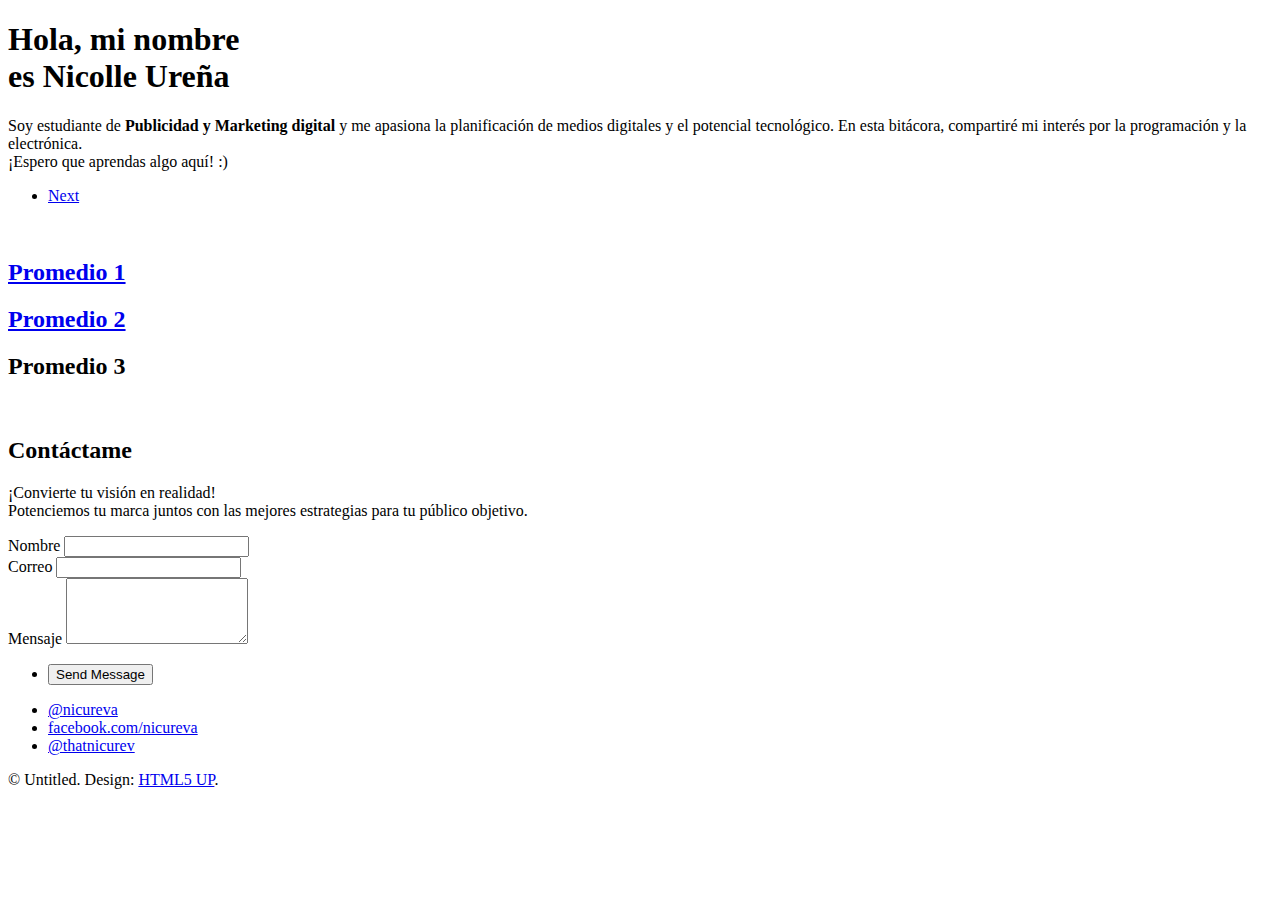
==== index.html @ a5159014 "Add files via upload" ====
<!DOCTYPE html>
<!--
	Ethereal by HTML5 UP
	html5up.net | @ajlkn
	Free for personal and commercial use under the CCA 3.0 license (html5up.net/license)
-->
<html>
  <head>
    <title>Blog - Nicureva</title>
    <meta charset="utf-8" />
    <meta
      name="viewport"
      content="width=device-width, initial-scale=1, user-scalable=no"
    />
    <link rel="stylesheet" href="assets/css/main.css" />
    <noscript
      ><link rel="stylesheet" href="assets/css/noscript.css"
    /></noscript>
  </head>
  <body class="is-preload">
    <!-- Page Wrapper -->
    <div id="page-wrapper">
      <!-- Wrapper -->
      <div id="wrapper">
        <!-- Panel (Banner) -->
        <section class="panel banner right">
          <div class="content color0 span-3-75">
            <h1 class="major">
              Hola, mi nombre<br />
              es Nicolle Ureña
            </h1>
            <p>
              Soy estudiante de
              <strong>Publicidad y Marketing digital</strong> y me apasiona la
              planificación de medios digitales y el potencial tecnológico. En
              esta bitácora, compartiré mi interés por la programación y la
              electrónica. <br />
              ¡Espero que aprendas algo aquí! :)
            </p>
            <ul class="actions">
              <li>
                <a
                  href="#first"
                  class="button primary color1 circle icon solid fa-angle-right"
                  >Next</a
                >
              </li>
            </ul>
          </div>
          <div class="image span-1-75" data-position="25% 25%">
            <img src="images/imagen-1.jpg" alt="" />
          </div>
        </section>

        <!-- Panel (Spotlight) -->
        <section class="panel spotlight medium right" id="first">
          <div class="content span-7">
            <h2 class="major"><a href="prom1.html">Promedio 1</a></h2>
            <h2 class="major"><a href="prom2.html">Promedio 2</a></h2>
            <h2 class="major">Promedio 3</h2>
          </div>
          <div class="image filtered tinted" data-position="top left">
            <img src="images/pic02.jpg" alt="" />
          </div>
        </section>
        <!-- Panel -->
        <section class="panel color4-alt">
          <div class="intro color4">
            <h2 class="major">Contáctame</h2>
            <p>
              ¡Convierte tu visión en realidad! <br/ > Potenciemos tu marca
              juntos con las mejores estrategias para tu público objetivo.
            </p>
          </div>
          <div class="inner columns divided">
            <div class="span-3-25">
              <form method="post" action="#">
                <div class="fields">
                  <div class="field half">
                    <label for="name">Nombre</label>
                    <input type="text" name="name" id="name" />
                  </div>
                  <div class="field half">
                    <label for="email">Correo</label>
                    <input type="email" name="email" id="email" />
                  </div>
                  <div class="field">
                    <label for="message">Mensaje</label>
                    <textarea name="message" id="message" rows="4"></textarea>
                  </div>
                </div>
                <ul class="actions">
                  <li>
                    <input
                      type="submit"
                      value="Send Message"
                      class="button primary"
                    />
                  </li>
                </ul>
              </form>
            </div>
            <div class="span-1-5">
              <ul class="contact-icons color1">
                <li class="icon brands fa-linkedin">
                  <a
                    href="https://www.linkedin.com/in/nicolle-ure%C3%B1a-v%C3%A1squez-542860181/"
                    >@nicureva</a
                  >
                </li>
                <li class="icon brands fa-facebook-f">
                  <a
                    href="https://www.facebook.com/profile.php?id=100091494841524"
                    >facebook.com/nicureva</a
                  >
                </li>
                <li class="icon brands fa-instagram">
                  <a href="https://www.instagram.com/thatnicurev/"
                    >@thatnicurev</a
                  >
                </li>
              </ul>
            </div>
          </div>
        </section>
        <!-- Copyright -->
        <div class="copyright">
          &copy; Untitled. Design: <a href="https://html5up.net">HTML5 UP</a>.
        </div>
      </div>
    </div>
    <!-- Scripts -->
    <script src="assets/js/jquery.min.js"></script>
    <script src="assets/js/browser.min.js"></script>
    <script src="assets/js/breakpoints.min.js"></script>
    <script src="assets/js/main.js"></script>
  </body>
</html>
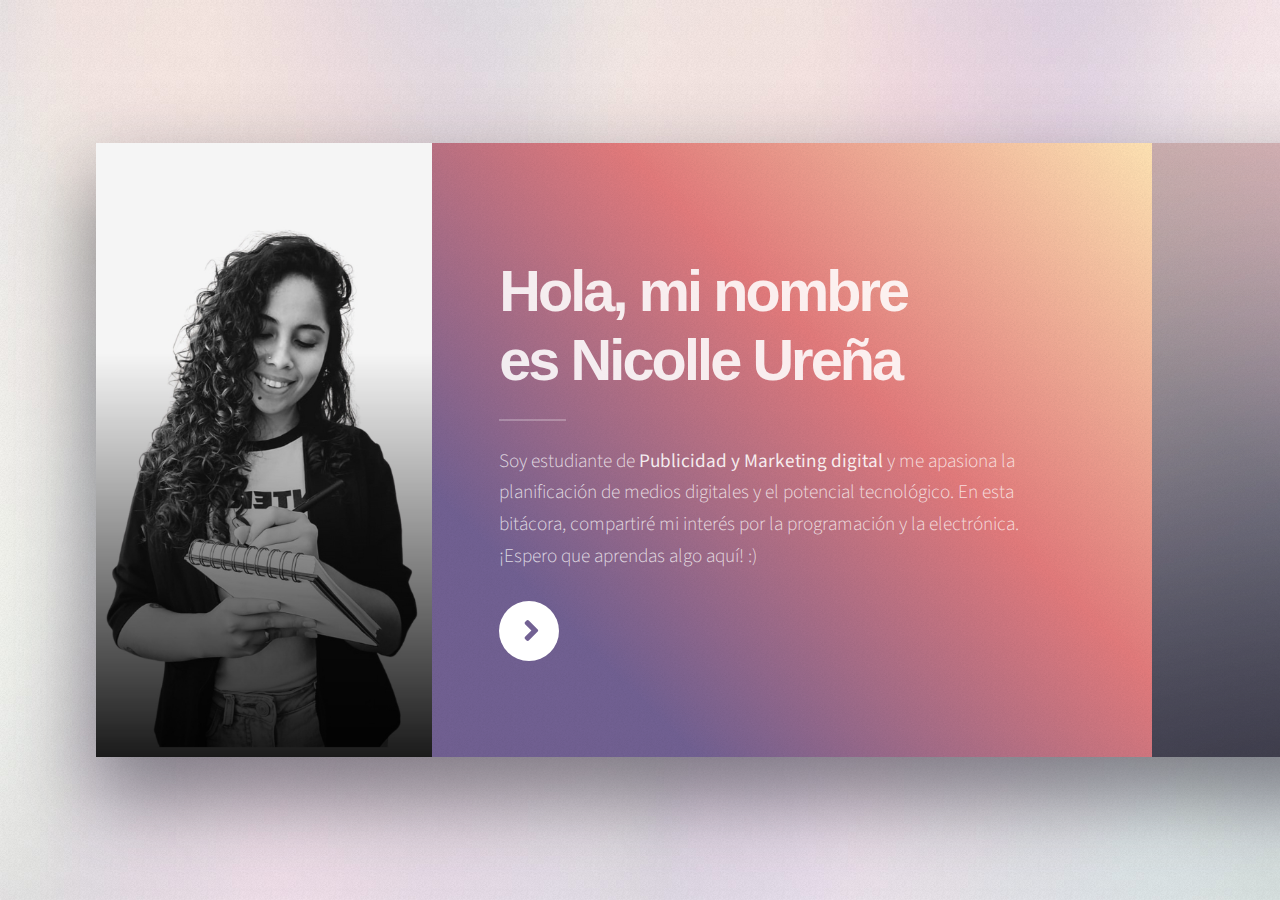
==== commit 941fc605: "Add files via upload" ====
--- a/index.html
+++ b/index.html
@@ -57,7 +57,8 @@
           <div class="content span-7">
             <h2 class="major"><a href="prom1.html">Promedio 1</a></h2>
             <h2 class="major"><a href="prom2.html">Promedio 2</a></h2>
-            <h2 class="major">Promedio 3</h2>
+            <h2 class="major"><a href="prom3.html">Promedio 3</a></h2>
+            <h2 class="major"><a href="proyectofinal.html">Proyecto final</a></h2>
           </div>
           <div class="image filtered tinted" data-position="top left">
             <img src="images/pic02.jpg" alt="" />
--- a/assets/css/main.css
+++ b/assets/css/main.css
@@ -0,0 +1,3689 @@
+@import url(fontawesome-all.min.css);
+@import url("https://fonts.googleapis.com/css?family=Source+Sans+Pro:300,400,300i,400i");
+
+/*
+	Ethereal by HTML5 UP
+	html5up.net | @ajlkn
+	Free for personal and commercial use under the CCA 3.0 license (html5up.net/license)
+*/
+
+html, body, div, span, applet, object,
+iframe, h1, h2, h3, h4, h5, h6, p, blockquote,
+pre, a, abbr, acronym, address, big, cite,
+code, del, dfn, em, img, ins, kbd, q, s, samp,
+small, strike, strong, sub, sup, tt, var, b,
+u, i, center, dl, dt, dd, ol, ul, li, fieldset,
+form, label, legend, table, caption, tbody,
+tfoot, thead, tr, th, td, article, aside,
+canvas, details, embed, figure, figcaption,
+footer, header, hgroup, menu, nav, output, ruby,
+section, summary, time, mark, audio, video {
+	margin: 0;
+	padding: 0;
+	border: 0;
+	font-size: 100%;
+	font: inherit;
+	vertical-align: baseline;}
+
+article, aside, details, figcaption, figure,
+footer, header, hgroup, menu, nav, section {
+	display: block;}
+
+body {
+	line-height: 1;
+}
+
+ol, ul {
+	list-style: none;
+}
+
+blockquote, q {
+	quotes: none;
+}
+
+	blockquote:before, blockquote:after, q:before, q:after {
+		content: '';
+		content: none;
+	}
+
+table {
+	border-collapse: collapse;
+	border-spacing: 0;
+}
+
+body {
+	-webkit-text-size-adjust: none;
+}
+
+mark {
+	background-color: transparent;
+	color: inherit;
+}
+
+input::-moz-focus-inner {
+	border: 0;
+	padding: 0;
+}
+
+input, select, textarea {
+	-moz-appearance: none;
+	-webkit-appearance: none;
+	-ms-appearance: none;
+	appearance: none;
+}
+
+/* Page */
+
+	@-moz-keyframes load-spinner {
+		0% {
+			-moz-transform: rotate(0deg);
+			-webkit-transform: rotate(0deg);
+			-ms-transform: rotate(0deg);
+			transform: rotate(0deg);
+		}
+
+		100% {
+			-moz-transform: rotate(360deg);
+			-webkit-transform: rotate(360deg);
+			-ms-transform: rotate(360deg);
+			transform: rotate(360deg);
+		}
+	}
+
+	@-webkit-keyframes load-spinner {
+		0% {
+			-moz-transform: rotate(0deg);
+			-webkit-transform: rotate(0deg);
+			-ms-transform: rotate(0deg);
+			transform: rotate(0deg);
+		}
+
+		100% {
+			-moz-transform: rotate(360deg);
+			-webkit-transform: rotate(360deg);
+			-ms-transform: rotate(360deg);
+			transform: rotate(360deg);
+		}
+	}
+
+	@-ms-keyframes load-spinner {
+		0% {
+			-moz-transform: rotate(0deg);
+			-webkit-transform: rotate(0deg);
+			-ms-transform: rotate(0deg);
+			transform: rotate(0deg);
+		}
+
+		100% {
+			-moz-transform: rotate(360deg);
+			-webkit-transform: rotate(360deg);
+			-ms-transform: rotate(360deg);
+			transform: rotate(360deg);
+		}
+	}
+
+	@keyframes load-spinner {
+		0% {
+			-moz-transform: rotate(0deg);
+			-webkit-transform: rotate(0deg);
+			-ms-transform: rotate(0deg);
+			transform: rotate(0deg);
+		}
+
+		100% {
+			-moz-transform: rotate(360deg);
+			-webkit-transform: rotate(360deg);
+			-ms-transform: rotate(360deg);
+			transform: rotate(360deg);
+		}
+	}
+
+	@-ms-viewport {
+		width: device-width;
+	}
+
+	html {
+		width: 100%;
+		height: 100%;
+	}
+
+	html {
+		box-sizing: border-box;
+	}
+
+	*, *:before, *:after {
+		box-sizing: inherit;
+	}
+
+	body {
+		display: -moz-flex;
+		display: -webkit-flex;
+		display: -ms-flex;
+		display: flex;
+		-moz-align-items: center;
+		-webkit-align-items: center;
+		-ms-align-items: center;
+		align-items: center;
+		-moz-justify-content: -moz-flex-start;
+		-webkit-justify-content: -webkit-flex-start;
+		-ms-justify-content: -ms-flex-start;
+		justify-content: flex-start;
+		-ms-overflow-style: scrollbar;
+		width: 100%;
+		height: 100%;
+		min-height: 30rem;
+		overflow: hidden;
+	}
+
+		body:before {
+			-moz-animation: load-spinner 1s infinite linear;
+			-webkit-animation: load-spinner 1s infinite linear;
+			-ms-animation: load-spinner 1s infinite linear;
+			animation: load-spinner 1s infinite linear;
+			-moz-transition: opacity 0.25s ease;
+			-webkit-transition: opacity 0.25s ease;
+			-ms-transition: opacity 0.25s ease;
+			transition: opacity 0.25s ease;
+			-moz-transition-delay: 0s;
+			-webkit-transition-delay: 0s;
+			-ms-transition-delay: 0s;
+			transition-delay: 0s;
+			pointer-events: none;
+			content: '';
+			display: block;
+			position: absolute;
+			top: 50%;
+			left: 50%;
+			width: 4rem;
+			height: 4rem;
+			margin: -2rem 0 0 -2rem;
+			background-image: url("data:image/svg+xml;charset=utf8,%3Csvg xmlns='http://www.w3.org/2000/svg' xmlns:xlink='http://www.w3.org/1999/xlink' width='96px' height='96px' viewBox='0 0 96 96' zoomAndPan='disable'%3E%3Cstyle%3Ecircle %7Bfill: transparent%3B stroke: %232e2b37%3B stroke-width: 1.5px%3B %7D%3C/style%3E%3Cdefs%3E%3CclipPath id='corner'%3E%3Cpolygon points='0,0 48,0 48,48 96,48 96,96 0,96' /%3E%3C/clipPath%3E%3C/defs%3E%3Cg clip-path='url(%23corner)'%3E%3Ccircle cx='48' cy='48' r='32'/%3E%3C/g%3E%3C/svg%3E");
+			background-position: center;
+			background-repeat: no-repeat;
+			background-size: 4rem;
+			opacity: 0;
+		}
+
+		body:after {
+			pointer-events: none;
+			content: '';
+			display: block;
+			position: fixed;
+			top: 0;
+			left: 0;
+			width: 100%;
+			height: 100%;
+			z-index: -1;
+			background-attachment: fixed;
+			background-color: #e1e6e1;
+			background-image: url("../../images/overlay.png"), url("../../images/bg.jpg");
+			background-repeat: repeat, repeat-x;
+			background-size: 128px 128px, cover;
+		}
+
+		body.is-preload *, body.is-preload *:before, body.is-preload *:after {
+			-moz-animation: none !important;
+			-webkit-animation: none !important;
+			-ms-animation: none !important;
+			animation: none !important;
+			-moz-transition: none !important;
+			-webkit-transition: none !important;
+			-ms-transition: none !important;
+			transition: none !important;
+		}
+
+		body.is-preload:before {
+			-moz-transition: opacity 1s ease;
+			-webkit-transition: opacity 1s ease;
+			-ms-transition: opacity 1s ease;
+			transition: opacity 1s ease;
+			-moz-transition-delay: 0.75s;
+			-webkit-transition-delay: 0.75s;
+			-ms-transition-delay: 0.75s;
+			transition-delay: 0.75s;
+			opacity: 0.25;
+		}
+
+	@media screen and (max-width: 736px) {
+
+		html {
+			height: auto;
+		}
+
+		body {
+			height: auto;
+			overflow-x: hidden;
+			overflow-y: auto;
+		}
+
+	}
+
+	@media screen and (max-width: 480px) {
+
+		html, body {
+			min-width: 320px;
+		}
+
+	}
+
+/* Typography */
+
+	html {
+		font-size: 18pt;
+		font-size: 1vmax;
+	}
+
+		@media screen and (max-width: 1680px) {
+
+			html {
+				font-size: 12pt;
+				font-size: 1.1vmax;
+			}
+
+		}
+
+		@media screen and (max-width: 1280px) {
+
+			html {
+				font-size: 11pt;
+				font-size: 1.5vmax;
+			}
+
+		}
+
+	body, input, select, textarea {
+		color: rgba(255, 255, 255, 0.75);
+		font-family: "Source Sans Pro", Helvetica, sans-serif;
+		font-size: 1rem;
+		font-weight: 300;
+		line-height: 1.65;
+	}
+
+	a {
+		-moz-transition: color 0.2s ease-in-out, border-bottom-color 0.2s ease-in-out;
+		-webkit-transition: color 0.2s ease-in-out, border-bottom-color 0.2s ease-in-out;
+		-ms-transition: color 0.2s ease-in-out, border-bottom-color 0.2s ease-in-out;
+		transition: color 0.2s ease-in-out, border-bottom-color 0.2s ease-in-out;
+		color: inherit;
+		border-bottom: dotted 1px;
+		text-decoration: none;
+	}
+
+		a:hover {
+			border-bottom-color: transparent;
+			color: #ffe4b4;
+		}
+
+	strong, b {
+		color: rgba(255, 255, 255, 0.875);
+		font-weight: 400;
+	}
+
+	em, i {
+		font-style: italic;
+	}
+
+	p {
+		margin: 0 0 1.5rem 0;
+	}
+
+		body.is-ie p {
+			width: 100%;
+		}
+
+	h1, h2, h3, h4, h5, h6 {
+		color: rgba(255, 255, 255, 0.875);
+		font-family: Arial, Helvetica, sans-serif;
+		font-weight: 700;
+		line-height: 1.3;
+		margin: 0 0 0.75rem 0;
+		letter-spacing: -0.05em;
+	}
+
+		h1 a, h2 a, h3 a, h4 a, h5 a, h6 a {
+			color: inherit;
+			text-decoration: none;
+		}
+
+	h1.major, h2.major, h3.major {
+		position: relative;
+	}
+
+		h1.major:after, h2.major:after, h3.major:after {
+			content: '';
+			position: absolute;
+			left: 0;
+			width: 3.5rem;
+			height: 0.1rem;
+			background-color: rgba(255, 255, 255, 0.25);
+		}
+
+	h1 {
+		font-size: 3rem;
+		line-height: 1.2;
+	}
+
+		h1.major {
+			margin: 0 0 2.625rem 0;
+		}
+
+			h1.major:after {
+				bottom: -1.325rem;
+			}
+
+	h2 {
+		font-size: 1.75rem;
+		line-height: 1.2;
+	}
+
+		h2.major {
+			margin: 0 0 1.9875rem 0;
+		}
+
+			h2.major:after {
+				bottom: -1.2rem;
+			}
+
+	h3 {
+		font-size: 1.325rem;
+	}
+
+		h3.major {
+			margin: 0 0 1.875rem 0;
+		}
+
+			h3.major:after {
+				bottom: -0.75rem;
+			}
+
+	h4 {
+		font-size: 1rem;
+	}
+
+	h5 {
+		font-size: 0.9rem;
+	}
+
+	h6 {
+		font-size: 0.7rem;
+	}
+
+	sub {
+		font-size: 0.8rem;
+		position: relative;
+		top: 0.5rem;
+	}
+
+	sup {
+		font-size: 0.8rem;
+		position: relative;
+		top: -0.5rem;
+	}
+
+	blockquote {
+		border-left: solid 0.25rem rgba(255, 255, 255, 0.25);
+		font-style: italic;
+		margin: 0 0 1.5rem 0;
+		padding: 0.375rem 0 0.375rem 1.5rem;
+	}
+
+	code {
+		background: rgba(255, 255, 255, 0.075);
+		border-radius: 0.25rem;
+		font-family: "Courier New", monospace;
+		font-size: 0.8rem;
+		margin: 0 0.25rem;
+		padding: 0.25rem 0.65rem;
+	}
+
+	pre {
+		-webkit-overflow-scrolling: touch;
+		font-family: "Courier New", monospace;
+		font-size: 0.8rem;
+		margin: 0 0 1.5rem 0;
+		white-space: pre-wrap;
+	}
+
+		pre code {
+			display: block;
+			line-height: 1.625;
+			padding: 1rem 1.5rem;
+			overflow-x: auto;
+			margin: 0;
+		}
+
+	hr {
+		border: 0;
+		border-bottom: solid 2px rgba(255, 255, 255, 0.25);
+		margin: 1.875rem 0;
+	}
+
+	.align-left {
+		text-align: left;
+	}
+
+	.align-center {
+		text-align: center;
+	}
+
+	.align-right {
+		text-align: right;
+	}
+
+	@media screen and (max-width: 736px) {
+
+		html {
+			font-size: 12pt;
+		}
+
+		h1 {
+			font-size: 2.25rem;
+			line-height: 1.2;
+		}
+
+			h1.major {
+				margin: 0 0 2.625rem 0;
+			}
+
+				h1.major:after {
+					bottom: -1.325rem;
+				}
+
+		h2 {
+			font-size: 1.5rem;
+			line-height: 1.2;
+		}
+
+			h2.major {
+				margin: 0 0 1.9875rem 0;
+			}
+
+				h2.major:after {
+					bottom: -1.2rem;
+				}
+
+		h3 {
+			font-size: 1rem;
+		}
+
+			h3.major {
+				margin: 0 0 1.875rem 0;
+			}
+
+				h3.major:after {
+					bottom: -0.75rem;
+				}
+
+		h4 {
+			font-size: 1rem;
+		}
+
+		h5 {
+			font-size: 0.9rem;
+		}
+
+		h6 {
+			font-size: 0.7rem;
+		}
+
+		h1 br, h2 br, h3 br, h4 br, h5 br, h6 br {
+			display: none;
+		}
+
+	}
+
+	@media screen and (max-width: 360px) {
+
+		html {
+			font-size: 11pt;
+		}
+
+	}
+
+/* Form */
+
+	form {
+		margin: 0 0 1.5rem 0;
+	}
+
+		form > :last-child {
+			margin-bottom: 0;
+		}
+
+		form > .fields {
+			display: -moz-flex;
+			display: -webkit-flex;
+			display: -ms-flex;
+			display: flex;
+			-moz-flex-wrap: wrap;
+			-webkit-flex-wrap: wrap;
+			-ms-flex-wrap: wrap;
+			flex-wrap: wrap;
+			width: calc(100% + 3rem);
+			margin: -1.5rem 0 1.5rem -1.5rem;
+		}
+
+			form > .fields > .field {
+				-moz-flex-grow: 0;
+				-webkit-flex-grow: 0;
+				-ms-flex-grow: 0;
+				flex-grow: 0;
+				-moz-flex-shrink: 0;
+				-webkit-flex-shrink: 0;
+				-ms-flex-shrink: 0;
+				flex-shrink: 0;
+				padding: 1.5rem 0 0 1.5rem;
+				width: calc(100% - 1.5rem);
+			}
+
+				form > .fields > .field.half {
+					width: calc(50% - 0.75rem);
+				}
+
+				form > .fields > .field.third {
+					width: calc(100%/3 - 0.5rem);
+				}
+
+				form > .fields > .field.quarter {
+					width: calc(25% - 0.375rem);
+				}
+
+		@media screen and (max-width: 736px) {
+
+			form > .fields {
+				width: calc(100% + 2.25rem);
+				margin: -1.125rem 0 1.5rem -1.125rem;
+			}
+
+				form > .fields > .field {
+					padding: 1.125rem 0 0 1.125rem;
+					width: calc(100% - 1.125rem);
+				}
+
+					form > .fields > .field.half {
+						width: calc(100% - 1.125rem);
+					}
+
+					form > .fields > .field.third {
+						width: calc(100% - 1.125rem);
+					}
+
+					form > .fields > .field.quarter {
+						width: calc(100% - 1.125rem);
+					}
+
+		}
+
+	label {
+		color: rgba(255, 255, 255, 0.875);
+		display: block;
+		font-family: Arial, Helvetica, sans-serif;
+		font-size: 0.8rem;
+		font-weight: 700;
+		margin: 0 0 0.4875rem 0;
+	}
+
+	input[type="text"],
+	input[type="password"],
+	input[type="email"],
+	input[type="tel"],
+	select,
+	textarea {
+		-moz-appearance: none;
+		-webkit-appearance: none;
+		-ms-appearance: none;
+		appearance: none;
+		background: transparent;
+		border: solid 2px rgba(255, 255, 255, 0.25);
+		border-radius: 0.25rem;
+		color: inherit;
+		display: block;
+		outline: 0;
+		padding: 0 0.75rem;
+		text-decoration: none;
+		width: 100%;
+	}
+
+		input[type="text"]:invalid,
+		input[type="password"]:invalid,
+		input[type="email"]:invalid,
+		input[type="tel"]:invalid,
+		select:invalid,
+		textarea:invalid {
+			box-shadow: none;
+		}
+
+		input[type="text"]:focus,
+		input[type="password"]:focus,
+		input[type="email"]:focus,
+		input[type="tel"]:focus,
+		select:focus,
+		textarea:focus {
+			border-color: #ffe4b4;
+		}
+
+	option {
+		background-color: rgba(255, 255, 255, 0.875);
+		color: #2e2b37;
+	}
+
+	select {
+		background-image: url("data:image/svg+xml;charset=utf8,%3Csvg xmlns='http://www.w3.org/2000/svg' width='40' height='40' preserveAspectRatio='none' viewBox='0 0 40 40'%3E%3Cpath d='M9.4,12.3l10.4,10.4l10.4-10.4c0.2-0.2,0.5-0.4,0.9-0.4c0.3,0,0.6,0.1,0.9,0.4l3.3,3.3c0.2,0.2,0.4,0.5,0.4,0.9 c0,0.4-0.1,0.6-0.4,0.9L20.7,31.9c-0.2,0.2-0.5,0.4-0.9,0.4c-0.3,0-0.6-0.1-0.9-0.4L4.3,17.3c-0.2-0.2-0.4-0.5-0.4-0.9 c0-0.4,0.1-0.6,0.4-0.9l3.3-3.3c0.2-0.2,0.5-0.4,0.9-0.4S9.1,12.1,9.4,12.3z' fill='rgba(255, 255, 255, 0.25)' /%3E%3C/svg%3E");
+		background-size: 1.25rem;
+		background-repeat: no-repeat;
+		background-position: calc(100% - 1rem) center;
+		height: 2.5rem;
+		padding-right: 2.5rem;
+		text-overflow: ellipsis;
+	}
+
+		select option {
+			color: rgba(255, 255, 255, 0.875);
+			background: #2e2b37;
+		}
+
+		select:focus::-ms-value {
+			background-color: transparent;
+		}
+
+		select::-ms-expand {
+			display: none;
+		}
+
+	input[type="text"],
+	input[type="password"],
+	input[type="email"],
+	select {
+		height: 2.5rem;
+	}
+
+	textarea {
+		padding: 0.75rem 1rem;
+	}
+
+	input[type="checkbox"],
+	input[type="radio"] {
+		-moz-appearance: none;
+		-webkit-appearance: none;
+		-ms-appearance: none;
+		appearance: none;
+		display: block;
+		float: left;
+		margin-right: -2rem;
+		opacity: 0;
+		width: 1rem;
+		z-index: -1;
+	}
+
+		input[type="checkbox"] + label,
+		input[type="radio"] + label {
+			text-decoration: none;
+			position: relative;
+			color: rgba(255, 255, 255, 0.75);
+			cursor: pointer;
+			display: inline-block;
+			font-size: 1rem;
+			font-weight: 300;
+			margin-bottom: 0;
+			padding-left: 2.5rem;
+			padding-right: 1rem;
+		}
+
+			input[type="checkbox"] + label:before,
+			input[type="radio"] + label:before {
+				-moz-osx-font-smoothing: grayscale;
+				-webkit-font-smoothing: antialiased;
+				display: inline-block;
+				font-style: normal;
+				font-variant: normal;
+				text-rendering: auto;
+				line-height: 1;
+				text-transform: none !important;
+				font-family: 'Font Awesome 5 Free';
+				font-weight: 900;
+			}
+
+			input[type="checkbox"] + label:before,
+			input[type="radio"] + label:before {
+				content: '';
+				display: inline-block;
+				font-size: 0.8rem;
+				position: absolute;
+				top: 0;
+				left: 0;
+				width: 1.6875rem;
+				height: 1.6875rem;
+				line-height: 1.6875rem;
+				background: rgba(255, 255, 255, 0.075);
+				border: solid 1px rgba(255, 255, 255, 0.25);
+				border-radius: 0.25rem;
+				color: #2e2b37;
+				text-align: center;
+			}
+
+				body.is-ie input[type="checkbox"] + label:before, body.is-ie
+				input[type="radio"] + label:before {
+					line-height: 1.5;
+				}
+
+		input[type="checkbox"]:checked + label:before,
+		input[type="radio"]:checked + label:before {
+			content: '\f00c';
+			background: rgba(255, 255, 255, 0.875);
+			border-color: rgba(255, 255, 255, 0.875);
+		}
+
+		input[type="checkbox"]:focus + label:before,
+		input[type="radio"]:focus + label:before {
+			border-color: #ffe4b4;
+			box-shadow: 0 0 0 1px #ffe4b4;
+		}
+
+		input[type="checkbox"]:focus:checked + label:before,
+		input[type="radio"]:focus:checked + label:before {
+			background: #ffe4b4;
+		}
+
+		input[type="checkbox"].color1 + label:before,
+		input[type="radio"].color1 + label:before {
+			color: #726193;
+		}
+
+		input[type="checkbox"].color2 + label:before,
+		input[type="radio"].color2 + label:before {
+			color: #e37b7c;
+		}
+
+		input[type="checkbox"].color3 + label:before,
+		input[type="radio"].color3 + label:before {
+			color: #ffe4b4;
+		}
+
+		input[type="checkbox"].color4 + label:before,
+		input[type="radio"].color4 + label:before {
+			color: #353865;
+		}
+
+	input[type="checkbox"] + label:before {
+		border-radius: 0.25rem;
+	}
+
+	input[type="radio"] + label:before {
+		border-radius: 100%;
+	}
+
+	::-webkit-input-placeholder {
+		color: rgba(255, 255, 255, 0.5) !important;
+		opacity: 1.0;
+	}
+
+	:-moz-placeholder {
+		color: rgba(255, 255, 255, 0.5) !important;
+		opacity: 1.0;
+	}
+
+	::-moz-placeholder {
+		color: rgba(255, 255, 255, 0.5) !important;
+		opacity: 1.0;
+	}
+
+	:-ms-input-placeholder {
+		color: rgba(255, 255, 255, 0.5) !important;
+		opacity: 1.0;
+	}
+
+/* Icon */
+
+	.icon {
+		text-decoration: none;
+		position: relative;
+		border-bottom: none;
+	}
+
+		.icon:before {
+			-moz-osx-font-smoothing: grayscale;
+			-webkit-font-smoothing: antialiased;
+			display: inline-block;
+			font-style: normal;
+			font-variant: normal;
+			text-rendering: auto;
+			line-height: 1;
+			text-transform: none !important;
+			font-family: 'Font Awesome 5 Free';
+			font-weight: 400;
+		}
+
+		.icon > .label {
+			display: none;
+		}
+
+		.icon:before {
+			line-height: inherit;
+		}
+
+		.icon.solid:before {
+			font-weight: 900;
+		}
+
+		.icon.brands:before {
+			font-family: 'Font Awesome 5 Brands';
+		}
+
+/* Image */
+
+	.image {
+		display: inline-block;
+		position: relative;
+		border: 0;
+	}
+
+		.image.filtered:after {
+			background-image: url("../../images/overlay.png"), linear-gradient(45deg, rgba(114, 97, 147, 0.564) 25%, rgba(227, 123, 203, 0.25) 50%, rgba(148, 34, 255, 0.649));
+			background-size: 128px 128px, auto;
+			pointer-events: none;
+			content: '';
+			position: absolute;
+			top: 0;
+			left: 0;
+			width: 100%;
+			height: 100%;
+			opacity: 1;
+			z-index: 1;
+		}
+
+		.image.filtered.tinted:after {
+			background-image: url("../../images/overlay.png"), linear-gradient(45deg, rgba(114, 97, 147, 0.25) 25%, rgba(227, 123, 203, 0.25) 50%, rgba(148, 34, 255, 0.649)), linear-gradient(0deg, rgba(0, 0, 0, 0.125), rgba(0, 0, 0, 0.125));
+			background-size: 128px 128px, auto, auto;
+		}
+
+		.image[data-position] img {
+			-moz-object-fit: cover;
+			-webkit-object-fit: cover;
+			-ms-object-fit: cover;
+			object-fit: cover;
+			display: block;
+			position: absolute;
+			top: 0;
+			left: 0;
+			width: 100%;
+			height: 100%;
+		}
+
+		.image[data-position="top left"] img {
+			-moz-object-position: top left;
+			-webkit-object-position: top left;
+			-ms-object-position: top left;
+			object-position: top left;
+		}
+
+		.image[data-position="top"] img {
+			-moz-object-position: top;
+			-webkit-object-position: top;
+			-ms-object-position: top;
+			object-position: top;
+		}
+
+		.image[data-position="top right"] img {
+			-moz-object-position: top right;
+			-webkit-object-position: top right;
+			-ms-object-position: top right;
+			object-position: top right;
+		}
+
+		.image[data-position="right"] img {
+			-moz-object-position: right;
+			-webkit-object-position: right;
+			-ms-object-position: right;
+			object-position: right;
+		}
+
+		.image[data-position="bottom right"] img {
+			-moz-object-position: bottom right;
+			-webkit-object-position: bottom right;
+			-ms-object-position: bottom right;
+			object-position: bottom right;
+		}
+
+		.image[data-position="bottom"] img {
+			-moz-object-position: bottom;
+			-webkit-object-position: bottom;
+			-ms-object-position: bottom;
+			object-position: bottom;
+		}
+
+		.image[data-position="bottom left"] img {
+			-moz-object-position: bottom left;
+			-webkit-object-position: bottom left;
+			-ms-object-position: bottom left;
+			object-position: bottom left;
+		}
+
+		.image[data-position="left"] img {
+			-moz-object-position: left;
+			-webkit-object-position: left;
+			-ms-object-position: left;
+			object-position: left;
+		}
+
+		.image[data-position="center"] img {
+			-moz-object-position: center;
+			-webkit-object-position: center;
+			-ms-object-position: center;
+			object-position: center;
+		}
+
+		.image[data-position="25% 25%"] img {
+			-moz-object-position: 25% 25%;
+			-webkit-object-position: 25% 25%;
+			-ms-object-position: 25% 25%;
+			object-position: 25% 25%;
+		}
+
+		.image[data-position="75% 25%"] img {
+			-moz-object-position: 75% 25%;
+			-webkit-object-position: 75% 25%;
+			-ms-object-position: 75% 25%;
+			object-position: 75% 25%;
+		}
+
+		.image[data-position="75% 75%"] img {
+			-moz-object-position: 75% 75%;
+			-webkit-object-position: 75% 75%;
+			-ms-object-position: 75% 75%;
+			object-position: 75% 75%;
+		}
+
+		.image[data-position="25% 75%"] img {
+			-moz-object-position: 25% 75%;
+			-webkit-object-position: 25% 75%;
+			-ms-object-position: 25% 75%;
+			object-position: 25% 75%;
+		}
+
+		.image img {
+			display: block;
+		}
+
+		.image.left, .image.right {
+			max-width: 40%;
+		}
+
+			.image.left img, .image.right img {
+				width: 100%;
+			}
+
+		.image.left {
+			float: left;
+			padding: 0 1.5rem 1rem 0;
+			top: 0.25rem;
+		}
+
+		.image.right {
+			float: right;
+			padding: 0 0 1rem 1.5rem;
+			top: 0.25rem;
+		}
+
+		.image.fit {
+			display: block;
+			margin: 0 0 1.5rem 0;
+			width: 100%;
+		}
+
+			.image.fit img {
+				width: 100%;
+			}
+
+		.image.main {
+			display: block;
+			margin: 0 0 2.25rem 0;
+			width: 100%;
+		}
+
+			.image.main img {
+				width: 100%;
+			}
+
+/* List */
+
+	ol {
+		list-style: decimal;
+		margin: 0 0 1.5rem 0;
+		padding-left: 1.25rem;
+	}
+
+		ol li {
+			padding-left: 0.25rem;
+		}
+
+	ul {
+		list-style: disc;
+		margin: 0 0 1.5rem 0;
+		padding-left: 1rem;
+	}
+
+		ul li {
+			padding-left: 0.5rem;
+		}
+
+		ul.alt {
+			list-style: none;
+			padding-left: 0;
+		}
+
+			ul.alt li {
+				border-top: solid 1px rgba(255, 255, 255, 0.25);
+				padding: 0.5rem 0;
+			}
+
+				ul.alt li:first-child {
+					border-top: 0;
+					padding-top: 0;
+				}
+
+	dl {
+		margin: 0 0 1.5rem 0;
+	}
+
+		dl dt {
+			display: block;
+			font-weight: 400;
+			margin: 0 0 0.75rem 0;
+		}
+
+		dl dd {
+			margin-left: 1.5rem;
+		}
+
+/* Actions */
+
+	ul.actions {
+		display: -moz-flex;
+		display: -webkit-flex;
+		display: -ms-flex;
+		display: flex;
+		cursor: default;
+		list-style: none;
+		margin-left: -0.75rem;
+		padding-left: 0;
+	}
+
+		ul.actions li {
+			padding: 0 0 0 0.75rem;
+			vertical-align: middle;
+		}
+
+		ul.actions.special {
+			-moz-justify-content: center;
+			-webkit-justify-content: center;
+			-ms-justify-content: center;
+			justify-content: center;
+			width: 100%;
+			margin-left: 0;
+		}
+
+			ul.actions.special li:first-child {
+				padding-left: 0;
+			}
+
+		ul.actions.stacked {
+			-moz-flex-direction: column;
+			-webkit-flex-direction: column;
+			-ms-flex-direction: column;
+			flex-direction: column;
+			margin-left: 0;
+		}
+
+			ul.actions.stacked li {
+				padding: 0.975rem 0 0 0;
+			}
+
+				ul.actions.stacked li:first-child {
+					padding-top: 0;
+				}
+
+		ul.actions.fit {
+			width: calc(100% + 0.75rem);
+		}
+
+			ul.actions.fit li {
+				-moz-flex-grow: 1;
+				-webkit-flex-grow: 1;
+				-ms-flex-grow: 1;
+				flex-grow: 1;
+				-moz-flex-shrink: 1;
+				-webkit-flex-shrink: 1;
+				-ms-flex-shrink: 1;
+				flex-shrink: 1;
+				width: 100%;
+			}
+
+				ul.actions.fit li > * {
+					width: 100%;
+				}
+
+			ul.actions.fit.stacked {
+				width: 100%;
+			}
+
+/* Icons */
+
+	ul.icons {
+		cursor: default;
+		list-style: none;
+		padding-left: 0;
+	}
+
+		ul.icons li {
+			display: inline-block;
+			padding: 0 1rem 0 0;
+		}
+
+			ul.icons li:last-child {
+				padding-right: 0;
+			}
+
+			ul.icons li .icon:before {
+				font-size: 1.25em;
+			}
+
+/* Grid Icons */
+
+	ul.grid-icons {
+		display: -moz-flex;
+		display: -webkit-flex;
+		display: -ms-flex;
+		display: flex;
+		-moz-flex-wrap: wrap;
+		-webkit-flex-wrap: wrap;
+		-ms-flex-wrap: wrap;
+		flex-wrap: wrap;
+		-moz-justify-content: center;
+		-webkit-justify-content: center;
+		-ms-justify-content: center;
+		justify-content: center;
+		list-style: none;
+		margin: 0 0 1.5rem 0;
+		padding-left: 0;
+	}
+
+		ul.grid-icons .icon {
+			display: block;
+			position: relative;
+			width: 100%;
+			text-align: center;
+		}
+
+			ul.grid-icons .icon:before {
+				display: block;
+				width: 6rem;
+				height: 6rem;
+				line-height: 6rem;
+				border-radius: 6rem;
+				box-shadow: inset 0 0 0 2px rgba(255, 255, 255, 0.25);
+				font-size: 2.5rem;
+				margin: 0 auto;
+				text-align: center;
+			}
+
+				body.is-ie ul.grid-icons .icon:before {
+					line-height: 2.375;
+				}
+
+		ul.grid-icons > li {
+			-moz-flex-grow: 0;
+			-webkit-flex-grow: 0;
+			-ms-flex-grow: 0;
+			flex-grow: 0;
+			-moz-flex-shrink: 0;
+			-webkit-flex-shrink: 0;
+			-ms-flex-shrink: 0;
+			flex-shrink: 0;
+			position: relative;
+			margin: 1.5rem 0 0 1.5rem;
+			padding-left: 0;
+		}
+
+		ul.grid-icons.connected > li:before {
+			content: '';
+			display: block;
+			position: absolute;
+			width: 1.5rem;
+			height: 2px;
+			top: 50%;
+			left: -1.5rem;
+			background-color: rgba(255, 255, 255, 0.25);
+		}
+
+		ul.grid-icons.connected > li:after {
+			content: '';
+			display: block;
+			position: absolute;
+			width: 2px;
+			height: 1.5rem;
+			top: -1.5rem;
+			left: 50%;
+			background-color: rgba(255, 255, 255, 0.25);
+		}
+
+		ul.grid-icons.two {
+			width: 14rem;
+		}
+
+			ul.grid-icons.two > li:nth-child(-n + 2) {
+				margin-top: 0;
+			}
+
+				ul.grid-icons.two > li:nth-child(-n + 2):after {
+					display: none;
+				}
+
+			ul.grid-icons.two > li:nth-child(2n - 1) {
+				margin-left: 0;
+			}
+
+				ul.grid-icons.two > li:nth-child(2n - 1):before {
+					display: none;
+				}
+
+		ul.grid-icons.three {
+			width: 21.5rem;
+		}
+
+			ul.grid-icons.three > li:nth-child(-n + 3) {
+				margin-top: 0;
+			}
+
+				ul.grid-icons.three > li:nth-child(-n + 3):after {
+					display: none;
+				}
+
+			ul.grid-icons.three > li:nth-child(3n - 2) {
+				margin-left: 0;
+			}
+
+				ul.grid-icons.three > li:nth-child(3n - 2):before {
+					display: none;
+				}
+
+		ul.grid-icons.four {
+			width: 29rem;
+		}
+
+			ul.grid-icons.four > li:nth-child(-n + 4) {
+				margin-top: 0;
+			}
+
+				ul.grid-icons.four > li:nth-child(-n + 4):after {
+					display: none;
+				}
+
+			ul.grid-icons.four > li:nth-child(4n - 3) {
+				margin-left: 0;
+			}
+
+				ul.grid-icons.four > li:nth-child(4n - 3):before {
+					display: none;
+				}
+
+		@media screen and (max-width: 736px) {
+
+			ul.grid-icons {
+				-moz-justify-content: -moz-flex-start;
+				-webkit-justify-content: -webkit-flex-start;
+				-ms-justify-content: -ms-flex-start;
+				justify-content: flex-start;
+				width: 100% !important;
+				margin: -1rem 0 1.5rem -1rem;
+			}
+
+				ul.grid-icons .icon:before {
+					width: 4.5rem;
+					height: 4.5rem;
+					line-height: 4.5rem;
+					font-size: 1.75rem;
+				}
+
+				ul.grid-icons > li {
+					margin: 1rem 0 0 1rem !important;
+				}
+
+					ul.grid-icons > li:before {
+						display: none !important;
+					}
+
+					ul.grid-icons > li:after {
+						display: none !important;
+					}
+
+		}
+
+/* Contact Icons */
+
+	ul.contact-icons {
+		list-style: none;
+		padding-left: 0;
+	}
+
+		ul.contact-icons > li {
+			margin: 1.25rem 0 0 0;
+			padding-left: 0;
+		}
+
+			ul.contact-icons > li:before {
+				display: inline-block;
+				width: 2.25rem;
+				height: 2.25rem;
+				line-height: 2.25rem;
+				border-radius: 2.25rem;
+				background-color: white;
+				color: #2e2b37;
+				cursor: default;
+				font-size: 1.125rem;
+				margin-right: 1rem;
+				text-align: center;
+				vertical-align: middle;
+			}
+
+				body.is-ie ul.contact-icons > li:before {
+					line-height: 2.125;
+				}
+
+			ul.contact-icons > li a {
+				border-bottom: 0;
+			}
+
+		ul.contact-icons.color1 > li:before {
+			color: #726193;
+		}
+
+		ul.contact-icons.color2 > li:before {
+			color: #e37b7c;
+		}
+
+		ul.contact-icons.color3 > li:before {
+			color: #ffe4b4;
+		}
+
+		ul.contact-icons.color4 > li:before {
+			color: #353865;
+		}
+
+/* Table */
+
+	.table-wrapper {
+		-webkit-overflow-scrolling: touch;
+		overflow-x: auto;
+	}
+
+	table {
+		margin: 0 0 1.5rem 0;
+		width: 100%;
+	}
+
+		table tbody tr {
+			border: solid 1px rgba(255, 255, 255, 0.25);
+			border-left: 0;
+			border-right: 0;
+		}
+
+			table tbody tr:nth-child(2n + 1) {
+				background-color: rgba(255, 255, 255, 0.075);
+			}
+
+		table td {
+			padding: 0.75rem 0.75rem;
+		}
+
+		table th {
+			color: rgba(255, 255, 255, 0.875);
+			font-size: 0.9rem;
+			font-weight: 400;
+			padding: 0 0.75rem 0.75rem 0.75rem;
+			text-align: left;
+		}
+
+		table thead {
+			border-bottom: solid 2px rgba(255, 255, 255, 0.25);
+		}
+
+		table tfoot {
+			border-top: solid 2px rgba(255, 255, 255, 0.25);
+		}
+
+		table.alt {
+			border-collapse: separate;
+		}
+
+			table.alt tbody tr td {
+				border: solid 1px rgba(255, 255, 255, 0.25);
+				border-left-width: 0;
+				border-top-width: 0;
+			}
+
+				table.alt tbody tr td:first-child {
+					border-left-width: 1px;
+				}
+
+			table.alt tbody tr:first-child td {
+				border-top-width: 1px;
+			}
+
+			table.alt thead {
+				border-bottom: 0;
+			}
+
+			table.alt tfoot {
+				border-top: 0;
+			}
+
+/* Button */
+
+	input[type="submit"],
+	input[type="reset"],
+	input[type="button"],
+	button,
+	.button {
+		-moz-appearance: none;
+		-webkit-appearance: none;
+		-ms-appearance: none;
+		appearance: none;
+		-moz-transition: background-color 0.2s ease-in-out, box-shadow 0.2s ease-in-out, color 0.2s ease-in-out;
+		-webkit-transition: background-color 0.2s ease-in-out, box-shadow 0.2s ease-in-out, color 0.2s ease-in-out;
+		-ms-transition: background-color 0.2s ease-in-out, box-shadow 0.2s ease-in-out, color 0.2s ease-in-out;
+		transition: background-color 0.2s ease-in-out, box-shadow 0.2s ease-in-out, color 0.2s ease-in-out;
+		background-color: transparent;
+		border: 0;
+		border-radius: 0.25rem;
+		box-shadow: inset 0 0 0 2px rgba(255, 255, 255, 0.25);
+		color: rgba(255, 255, 255, 0.875) !important;
+		cursor: pointer;
+		display: inline-block;
+		font-family: Arial, Helvetica, sans-serif;
+		font-size: 0.6rem;
+		font-weight: 700;
+		height: 2.75rem;
+		letter-spacing: 0.15rem;
+		line-height: 2.75rem;
+		padding: 0 1.5rem 0 1.65rem;
+		text-align: center;
+		text-decoration: none;
+		text-transform: uppercase;
+		white-space: nowrap;
+	}
+
+		input[type="submit"]:hover,
+		input[type="reset"]:hover,
+		input[type="button"]:hover,
+		button:hover,
+		.button:hover {
+			box-shadow: inset 0 0 0 2px #ffe4b4;
+			color: #ffe4b4 !important;
+		}
+
+		input[type="submit"]:active,
+		input[type="reset"]:active,
+		input[type="button"]:active,
+		button:active,
+		.button:active {
+			background-color: rgba(255, 228, 180, 0.125);
+		}
+
+		input[type="submit"].icon:before,
+		input[type="reset"].icon:before,
+		input[type="button"].icon:before,
+		button.icon:before,
+		.button.icon:before {
+			display: inline-block;
+			position: relative;
+			top: -0.075rem;
+			vertical-align: middle;
+			font-size: 0.8rem;
+			margin: 0 0.375rem 0 -0.325rem;
+		}
+
+		input[type="submit"].icon.circle,
+		input[type="reset"].icon.circle,
+		input[type="button"].icon.circle,
+		button.icon.circle,
+		.button.icon.circle {
+			position: relative;
+			width: 3.125rem;
+			height: 3.125rem;
+			line-height: 3.125rem;
+			text-indent: 3.125rem;
+			border-radius: 100%;
+			overflow: hidden;
+			padding: 0;
+			letter-spacing: 0;
+		}
+
+			input[type="submit"].icon.circle:before,
+			input[type="reset"].icon.circle:before,
+			input[type="button"].icon.circle:before,
+			button.icon.circle:before,
+			.button.icon.circle:before {
+				display: block;
+				position: absolute;
+				top: 0;
+				left: 0;
+				width: inherit;
+				height: inherit;
+				font-size: 1.25rem;
+				line-height: inherit;
+				margin: 0;
+				text-indent: 0;
+			}
+
+			input[type="submit"].icon.circle.fa-angle-left:before,
+			input[type="reset"].icon.circle.fa-angle-left:before,
+			input[type="button"].icon.circle.fa-angle-left:before,
+			button.icon.circle.fa-angle-left:before,
+			.button.icon.circle.fa-angle-left:before {
+				position: relative;
+				left: -0.1rem;
+				font-size: 1.75rem;
+			}
+
+			input[type="submit"].icon.circle.fa-angle-right:before,
+			input[type="reset"].icon.circle.fa-angle-right:before,
+			input[type="button"].icon.circle.fa-angle-right:before,
+			button.icon.circle.fa-angle-right:before,
+			.button.icon.circle.fa-angle-right:before {
+				position: relative;
+				left: 0.1rem;
+				font-size: 1.75rem;
+			}
+
+		input[type="submit"].fit,
+		input[type="reset"].fit,
+		input[type="button"].fit,
+		button.fit,
+		.button.fit {
+			width: 100%;
+		}
+
+		input[type="submit"].small,
+		input[type="reset"].small,
+		input[type="button"].small,
+		button.small,
+		.button.small {
+			font-size: 0.4rem;
+			height: 1.875rem;
+			line-height: 1.875rem;
+			padding: 0 1.25rem 0 1.4rem;
+		}
+
+		input[type="submit"].large,
+		input[type="reset"].large,
+		input[type="button"].large,
+		button.large,
+		.button.large {
+			font-size: 0.8rem;
+			height: 3.3125rem;
+			line-height: 3.3125rem;
+			padding: 0 2rem 0 2.15rem;
+		}
+
+		input[type="submit"].primary,
+		input[type="reset"].primary,
+		input[type="button"].primary,
+		button.primary,
+		.button.primary {
+			background-color: white;
+			box-shadow: none;
+			color: #2e2b37 !important;
+		}
+
+			input[type="submit"].primary.color1,
+			input[type="reset"].primary.color1,
+			input[type="button"].primary.color1,
+			button.primary.color1,
+			.button.primary.color1 {
+				color: #726193 !important;
+			}
+
+			input[type="submit"].primary.color2,
+			input[type="reset"].primary.color2,
+			input[type="button"].primary.color2,
+			button.primary.color2,
+			.button.primary.color2 {
+				color: #e37b7c !important;
+			}
+
+			input[type="submit"].primary.color3,
+			input[type="reset"].primary.color3,
+			input[type="button"].primary.color3,
+			button.primary.color3,
+			.button.primary.color3 {
+				color: #ffe4b4 !important;
+			}
+
+			input[type="submit"].primary.color4,
+			input[type="reset"].primary.color4,
+			input[type="button"].primary.color4,
+			button.primary.color4,
+			.button.primary.color4 {
+				color: #353865 !important;
+			}
+
+			input[type="submit"].primary:hover,
+			input[type="reset"].primary:hover,
+			input[type="button"].primary:hover,
+			button.primary:hover,
+			.button.primary:hover {
+				background-color: #ffe4b4;
+			}
+
+			input[type="submit"].primary:active,
+			input[type="reset"].primary:active,
+			input[type="button"].primary:active,
+			button.primary:active,
+			.button.primary:active {
+				background-color: #fdd997;
+			}
+
+		input[type="submit"].disabled, input[type="submit"]:disabled,
+		input[type="reset"].disabled,
+		input[type="reset"]:disabled,
+		input[type="button"].disabled,
+		input[type="button"]:disabled,
+		button.disabled,
+		button:disabled,
+		.button.disabled,
+		.button:disabled {
+			pointer-events: none;
+			cursor: default;
+			opacity: 0.5;
+		}
+
+/* Gallery */
+
+	@-moz-keyframes gallery-modal-spinner {
+		0% {
+			-moz-transform: rotate(0deg);
+			-webkit-transform: rotate(0deg);
+			-ms-transform: rotate(0deg);
+			transform: rotate(0deg);
+		}
+
+		100% {
+			-moz-transform: rotate(360deg);
+			-webkit-transform: rotate(360deg);
+			-ms-transform: rotate(360deg);
+			transform: rotate(360deg);
+		}
+	}
+
+	@-webkit-keyframes gallery-modal-spinner {
+		0% {
+			-moz-transform: rotate(0deg);
+			-webkit-transform: rotate(0deg);
+			-ms-transform: rotate(0deg);
+			transform: rotate(0deg);
+		}
+
+		100% {
+			-moz-transform: rotate(360deg);
+			-webkit-transform: rotate(360deg);
+			-ms-transform: rotate(360deg);
+			transform: rotate(360deg);
+		}
+	}
+
+	@-ms-keyframes gallery-modal-spinner {
+		0% {
+			-moz-transform: rotate(0deg);
+			-webkit-transform: rotate(0deg);
+			-ms-transform: rotate(0deg);
+			transform: rotate(0deg);
+		}
+
+		100% {
+			-moz-transform: rotate(360deg);
+			-webkit-transform: rotate(360deg);
+			-ms-transform: rotate(360deg);
+			transform: rotate(360deg);
+		}
+	}
+
+	@keyframes gallery-modal-spinner {
+		0% {
+			-moz-transform: rotate(0deg);
+			-webkit-transform: rotate(0deg);
+			-ms-transform: rotate(0deg);
+			transform: rotate(0deg);
+		}
+
+		100% {
+			-moz-transform: rotate(360deg);
+			-webkit-transform: rotate(360deg);
+			-ms-transform: rotate(360deg);
+			transform: rotate(360deg);
+		}
+	}
+
+	.gallery {
+		-moz-align-items: -moz-stretch;
+		-webkit-align-items: -webkit-stretch;
+		-ms-align-items: -ms-stretch;
+		align-items: stretch;
+		display: -moz-flex;
+		display: -webkit-flex;
+		display: -ms-flex;
+		display: flex;
+		height: 100%;
+	}
+
+		.gallery > * {
+			width: 20rem;
+			height: 100%;
+		}
+
+		.gallery .image {
+			display: block;
+			position: relative;
+			border-bottom: 0;
+			overflow: hidden;
+		}
+
+			.gallery .image img {
+				-moz-transition: -moz-transform 0.2s ease-in-out;
+				-webkit-transition: -webkit-transform 0.2s ease-in-out;
+				-ms-transition: -ms-transform 0.2s ease-in-out;
+				transition: transform 0.2s ease-in-out;
+			}
+
+			.gallery .image:after {
+				-moz-transition: opacity 0.2s ease-in-out;
+				-webkit-transition: opacity 0.2s ease-in-out;
+				-ms-transition: opacity 0.2s ease-in-out;
+				transition: opacity 0.2s ease-in-out;
+			}
+
+			.gallery .image:hover img {
+				-moz-transform: scale(1.025);
+				-webkit-transform: scale(1.025);
+				-ms-transform: scale(1.025);
+				transform: scale(1.025);
+			}
+
+			.gallery .image:hover:after {
+				opacity: 0;
+			}
+
+		.gallery .group {
+			display: -moz-flex;
+			display: -webkit-flex;
+			display: -ms-flex;
+			display: flex;
+			-moz-flex-wrap: wrap;
+			-webkit-flex-wrap: wrap;
+			-ms-flex-wrap: wrap;
+			flex-wrap: wrap;
+		}
+
+			.gallery .group > * {
+				height: 50%;
+			}
+
+		.gallery .modal {
+			display: -moz-flex;
+			display: -webkit-flex;
+			display: -ms-flex;
+			display: flex;
+			-moz-align-items: center;
+			-webkit-align-items: center;
+			-ms-align-items: center;
+			align-items: center;
+			-moz-justify-content: center;
+			-webkit-justify-content: center;
+			-ms-justify-content: center;
+			justify-content: center;
+			pointer-events: none;
+			-moz-user-select: none;
+			-webkit-user-select: none;
+			-ms-user-select: none;
+			user-select: none;
+			-moz-transition: opacity 0.5s ease, visibility 0.5s, z-index 0.5s;
+			-webkit-transition: opacity 0.5s ease, visibility 0.5s, z-index 0.5s;
+			-ms-transition: opacity 0.5s ease, visibility 0.5s, z-index 0.5s;
+			transition: opacity 0.5s ease, visibility 0.5s, z-index 0.5s;
+			-webkit-tap-highlight-color: rgba(0, 0, 0, 0);
+			position: fixed;
+			top: 0;
+			left: 0;
+			width: 100%;
+			height: 100%;
+			background-color: rgba(46, 43, 55, 0.875);
+			opacity: 0;
+			outline: 0;
+			visibility: none;
+			z-index: 0;
+		}
+
+			.gallery .modal:before {
+				-moz-animation: gallery-modal-spinner 1s infinite linear;
+				-webkit-animation: gallery-modal-spinner 1s infinite linear;
+				-ms-animation: gallery-modal-spinner 1s infinite linear;
+				animation: gallery-modal-spinner 1s infinite linear;
+				-moz-transition: opacity 0.25s ease;
+				-webkit-transition: opacity 0.25s ease;
+				-ms-transition: opacity 0.25s ease;
+				transition: opacity 0.25s ease;
+				-moz-transition-delay: 0.5s;
+				-webkit-transition-delay: 0.5s;
+				-ms-transition-delay: 0.5s;
+				transition-delay: 0.5s;
+				content: '';
+				display: block;
+				position: absolute;
+				top: 50%;
+				left: 50%;
+				width: 4rem;
+				height: 4rem;
+				margin: -2rem 0 0 -2rem;
+				background-image: url("data:image/svg+xml;charset=utf8,%3Csvg xmlns='http://www.w3.org/2000/svg' xmlns:xlink='http://www.w3.org/1999/xlink' width='96px' height='96px' viewBox='0 0 96 96' zoomAndPan='disable'%3E%3Cstyle%3Ecircle %7Bfill: transparent%3B stroke: rgba(255, 255, 255, 0.875)%3B stroke-width: 1.5px%3B %7D%3C/style%3E%3Cdefs%3E%3CclipPath id='corner'%3E%3Cpolygon points='0,0 48,0 48,48 96,48 96,96 0,96' /%3E%3C/clipPath%3E%3C/defs%3E%3Cg clip-path='url(%23corner)'%3E%3Ccircle cx='48' cy='48' r='32'/%3E%3C/g%3E%3C/svg%3E");
+				background-position: center;
+				background-repeat: no-repeat;
+				background-size: 4rem;
+				opacity: 0;
+			}
+
+			.gallery .modal:after {
+				content: '';
+				display: block;
+				position: absolute;
+				top: 0.5rem;
+				right: 0.5rem;
+				width: 4rem;
+				height: 4rem;
+				background-image: url("data:image/svg+xml;charset=utf8,%3Csvg xmlns='http://www.w3.org/2000/svg' xmlns:xlink='http://www.w3.org/1999/xlink' width='64px' height='64px' viewBox='0 0 64 64' zoomAndPan='disable'%3E%3Cstyle%3Eline %7Bstroke: rgba(255, 255, 255, 0.875)%3Bstroke-width: 1.5px%3B%7D%3C/style%3E%3Cline x1='20' y1='20' x2='44' y2='44' /%3E%3Cline x1='20' y1='44' x2='44' y2='20' /%3E%3C/svg%3E");
+				background-position: center;
+				background-repeat: no-repeat;
+				background-size: 3rem;
+				cursor: pointer;
+			}
+
+			.gallery .modal .inner {
+				-moz-transform: translateY(0.75rem);
+				-webkit-transform: translateY(0.75rem);
+				-ms-transform: translateY(0.75rem);
+				transform: translateY(0.75rem);
+				-moz-transition: opacity 0.25s ease, -moz-transform 0.25s ease;
+				-webkit-transition: opacity 0.25s ease, -webkit-transform 0.25s ease;
+				-ms-transition: opacity 0.25s ease, -ms-transform 0.25s ease;
+				transition: opacity 0.25s ease, transform 0.25s ease;
+				opacity: 0;
+			}
+
+				.gallery .modal .inner img {
+					display: block;
+					max-width: 90vw;
+					max-height: 85vh;
+					box-shadow: 0 1rem 3rem 0 rgba(0, 0, 0, 0.35);
+				}
+
+			.gallery .modal.visible {
+				pointer-events: auto;
+				opacity: 1;
+				visibility: visible;
+				z-index: 11000;
+			}
+
+				.gallery .modal.visible:before {
+					opacity: 1;
+				}
+
+			.gallery .modal.loaded .inner {
+				-moz-transform: translateY(0);
+				-webkit-transform: translateY(0);
+				-ms-transform: translateY(0);
+				transform: translateY(0);
+				-moz-transition: opacity 0.5s ease, -moz-transform 0.5s ease;
+				-webkit-transition: opacity 0.5s ease, -webkit-transform 0.5s ease;
+				-ms-transition: opacity 0.5s ease, -ms-transform 0.5s ease;
+				transition: opacity 0.5s ease, transform 0.5s ease;
+				opacity: 1;
+			}
+
+			.gallery .modal.loaded:before {
+				-moz-transition-delay: 0s;
+				-webkit-transition-delay: 0s;
+				-ms-transition-delay: 0s;
+				transition-delay: 0s;
+				opacity: 0;
+			}
+
+	@media screen and (max-width: 980px) {
+
+		.gallery .modal .inner img {
+			max-width: 100vw;
+		}
+
+	}
+
+	@media screen and (max-width: 736px) {
+
+		.gallery {
+			-moz-flex-direction: column;
+			-webkit-flex-direction: column;
+			-ms-flex-direction: column;
+			flex-direction: column;
+			height: auto;
+		}
+
+			.gallery > * {
+				height: auto;
+				width: 100%;
+			}
+
+			.gallery .image {
+				width: 100%;
+				height: 40rem;
+			}
+
+			.gallery .group .span-0-25 {
+				width: 8.33333%;
+			}
+
+			.gallery .group .span-0-5 {
+				width: 16.66666%;
+			}
+
+			.gallery .group .span-0-75 {
+				width: 25.0%;
+			}
+
+			.gallery .group .span-1 {
+				width: 33.33333%;
+			}
+
+			.gallery .group .span-1-25 {
+				width: 41.66666%;
+			}
+
+			.gallery .group .span-1-5 {
+				width: 49.99999%;
+			}
+
+			.gallery .group .span-1-75 {
+				width: 58.33333%;
+			}
+
+			.gallery .group .span-2 {
+				width: 66.66666%;
+			}
+
+			.gallery .group .span-2-25 {
+				width: 74.99999%;
+			}
+
+			.gallery .group .span-2-5 {
+				width: 83.33332%;
+			}
+
+			.gallery .group .span-2-75 {
+				width: 91.66666%;
+			}
+
+			.gallery .group .span-3 {
+				width: 99.99999%;
+			}
+
+			.gallery .group .span-3-25 {
+				width: 108.33332%;
+			}
+
+			.gallery .group .span-3-5 {
+				width: 116.66665%;
+			}
+
+			.gallery .group .span-3-75 {
+				width: 124.99999%;
+			}
+
+			.gallery .group .span-4 {
+				width: 133.33332%;
+			}
+
+			.gallery .group .span-4-25 {
+				width: 141.66665%;
+			}
+
+			.gallery .group .span-4-5 {
+				width: 149.99998%;
+			}
+
+			.gallery .group .span-4-75 {
+				width: 158.33332%;
+			}
+
+			.gallery .group .span-5 {
+				width: 166.66665%;
+			}
+
+			.gallery .group .span-5-25 {
+				width: 174.99998%;
+			}
+
+			.gallery .group .span-5-5 {
+				width: 183.33331%;
+			}
+
+			.gallery .group .span-5-75 {
+				width: 191.66665%;
+			}
+
+			.gallery .group .span-6 {
+				width: 199.99998%;
+			}
+
+			.gallery .group .span-6-25 {
+				width: 208.33331%;
+			}
+
+			.gallery .group .span-6-5 {
+				width: 216.66664%;
+			}
+
+			.gallery .group .span-6-75 {
+				width: 224.99998%;
+			}
+
+			.gallery .group .span-7 {
+				width: 233.33331%;
+			}
+
+			.gallery .group .span-7-25 {
+				width: 241.66664%;
+			}
+
+			.gallery .group .span-7-5 {
+				width: 249.99997%;
+			}
+
+			.gallery .group .span-7-75 {
+				width: 258.33331%;
+			}
+
+			.gallery .group .span-8 {
+				width: 266.66664%;
+			}
+
+			.gallery .group .span-8-25 {
+				width: 274.99997%;
+			}
+
+			.gallery .group .span-8-5 {
+				width: 283.3333%;
+			}
+
+			.gallery .group .span-8-75 {
+				width: 291.66664%;
+			}
+
+			.gallery .group .span-9 {
+				width: 299.99997%;
+			}
+
+			.gallery .group .span-9-25 {
+				width: 308.3333%;
+			}
+
+			.gallery .group .span-9-5 {
+				width: 316.66663%;
+			}
+
+			.gallery .group .span-9-75 {
+				width: 324.99997%;
+			}
+
+			.gallery .group .span-10 {
+				width: 333.3333%;
+			}
+
+			.gallery .group .image {
+				height: 20rem;
+			}
+
+	}
+
+	@media screen and (max-width: 480px) {
+
+		.gallery .image {
+			height: 30rem;
+		}
+
+		.gallery .group .image {
+			height: 12.5rem;
+		}
+
+	}
+
+/* Panel */
+
+	.panel {
+		display: -moz-flex;
+		display: -webkit-flex;
+		display: -ms-flex;
+		display: flex;
+		-moz-flex-grow: 0;
+		-webkit-flex-grow: 0;
+		-ms-flex-grow: 0;
+		flex-grow: 0;
+		-moz-flex-shrink: 0;
+		-webkit-flex-shrink: 0;
+		-ms-flex-shrink: 0;
+		flex-shrink: 0;
+		-moz-justify-content: center;
+		-webkit-justify-content: center;
+		-ms-justify-content: center;
+		justify-content: center;
+		-moz-align-items: -moz-stretch;
+		-webkit-align-items: -webkit-stretch;
+		-ms-align-items: -ms-stretch;
+		align-items: stretch;
+		height: 100%;
+		overflow-x: hidden;
+		overflow-y: auto;
+	}
+
+		.panel > * {
+			position: relative;
+			min-width: 10rem;
+		}
+
+			.panel > *.color0 {
+				background-image: url("../../images/overlay.png"), linear-gradient(45deg, #726193 20%, #e37b7c 60%, #ffe4b4);
+				background-size: 128px 128px, auto;
+			}
+
+			.panel > *.color1 {
+				background-image: url("../../images/overlay.png"), linear-gradient(45deg, rgba(114, 97, 147, 0.25) 25%, rgba(227, 123, 124, 0.25) 50%, rgba(255, 228, 180, 0.25));
+				background-size: 128px 128px, auto;
+				background-color: #726193;
+			}
+
+			.panel > *.color2 {
+				background-image: url("../../images/overlay.png"), linear-gradient(45deg, rgba(114, 97, 147, 0.25) 25%, rgba(227, 123, 124, 0.25) 50%, rgba(255, 228, 180, 0.25));
+				background-size: 128px 128px, auto;
+				background-color: #e37b7c;
+			}
+
+			.panel > *.color3 {
+				background-image: url("../../images/overlay.png"), linear-gradient(45deg, rgba(114, 97, 147, 0.25) 25%, rgba(227, 123, 124, 0.25) 50%, rgba(255, 228, 180, 0.25));
+				background-size: 128px 128px, auto;
+				background-color: #ffe4b4;
+			}
+
+			.panel > *.color4 {
+				background-image: url("../../images/overlay.png"), linear-gradient(45deg, rgba(114, 97, 147, 0.25) 25%, rgba(227, 123, 124, 0.25) 50%, rgba(255, 228, 180, 0.25));
+				background-size: 128px 128px, auto;
+				background-color: #353865;
+			}
+
+			.panel > *.color1-alt {
+				background-image: url("../../images/overlay.png"), linear-gradient(45deg, rgba(114, 97, 147, 0.175) 25%, rgba(227, 123, 124, 0.175) 50%, rgba(255, 228, 180, 0.175));
+				background-size: 128px 128px, auto;
+				background-color: #6c5e86;
+			}
+
+			.panel > *.color2-alt {
+				background-image: url("../../images/overlay.png"), linear-gradient(45deg, rgba(114, 97, 147, 0.175) 25%, rgba(227, 123, 124, 0.175) 50%, rgba(255, 228, 180, 0.175));
+				background-size: 128px 128px, auto;
+				background-color: #de7172;
+			}
+
+			.panel > *.color3-alt {
+				background-image: url("../../images/overlay.png"), linear-gradient(45deg, rgba(114, 97, 147, 0.175) 25%, rgba(227, 123, 124, 0.175) 50%, rgba(255, 228, 180, 0.175));
+				background-size: 128px 128px, auto;
+				background-color: #fedea6;
+			}
+
+			.panel > *.color4-alt {
+				background-image: url("../../images/overlay.png"), linear-gradient(45deg, rgba(114, 97, 147, 0.175) 25%, rgba(227, 123, 124, 0.175) 50%, rgba(255, 228, 180, 0.175));
+				background-size: 128px 128px, auto;
+				background-color: #323459;
+			}
+
+		.panel > .intro {
+			padding: 3.5rem 3.5rem 2rem 3.5rem ;
+			display: -moz-flex;
+			display: -webkit-flex;
+			display: -ms-flex;
+			display: flex;
+			-moz-flex-grow: 0;
+			-webkit-flex-grow: 0;
+			-ms-flex-grow: 0;
+			flex-grow: 0;
+			-moz-flex-shrink: 0;
+			-webkit-flex-shrink: 0;
+			-ms-flex-shrink: 0;
+			flex-shrink: 0;
+			-moz-justify-content: center;
+			-webkit-justify-content: center;
+			-ms-justify-content: center;
+			justify-content: center;
+			-moz-align-items: -moz-flex-start;
+			-webkit-align-items: -webkit-flex-start;
+			-ms-align-items: -ms-flex-start;
+			align-items: flex-start;
+			-moz-flex-direction: column;
+			-webkit-flex-direction: column;
+			-ms-flex-direction: column;
+			flex-direction: column;
+			width: 22rem;
+		}
+
+			.panel > .intro.joined {
+				width: 18.5rem;
+				padding-right: 0;
+			}
+
+				.panel > .intro.joined + .inner {
+					padding-left: 2.625rem;
+				}
+
+		.panel > .inner {
+			padding: 3.5rem 3.5rem 2rem 3.5rem ;
+			display: -moz-flex;
+			display: -webkit-flex;
+			display: -ms-flex;
+			display: flex;
+			-moz-flex-grow: 1;
+			-webkit-flex-grow: 1;
+			-ms-flex-grow: 1;
+			flex-grow: 1;
+			-moz-flex-shrink: 1;
+			-webkit-flex-shrink: 1;
+			-ms-flex-shrink: 1;
+			flex-shrink: 1;
+			-moz-justify-content: center;
+			-webkit-justify-content: center;
+			-ms-justify-content: center;
+			justify-content: center;
+			-moz-align-items: -moz-flex-start;
+			-webkit-align-items: -webkit-flex-start;
+			-ms-align-items: -ms-flex-start;
+			align-items: flex-start;
+			-moz-flex-direction: column;
+			-webkit-flex-direction: column;
+			-ms-flex-direction: column;
+			flex-direction: column;
+			position: relative;
+			width: 100%;
+		}
+
+			.panel > .inner.columns {
+				display: -moz-flex;
+				display: -webkit-flex;
+				display: -ms-flex;
+				display: flex;
+				-moz-justify-content: center;
+				-webkit-justify-content: center;
+				-ms-justify-content: center;
+				justify-content: center;
+				-moz-align-items: center;
+				-webkit-align-items: center;
+				-ms-align-items: center;
+				align-items: center;
+				-moz-flex-direction: row;
+				-webkit-flex-direction: row;
+				-ms-flex-direction: row;
+				flex-direction: row;
+			}
+
+				.panel > .inner.columns > * {
+					-moz-flex-grow: 0;
+					-webkit-flex-grow: 0;
+					-ms-flex-grow: 0;
+					flex-grow: 0;
+					-moz-flex-shrink: 0;
+					-webkit-flex-shrink: 0;
+					-ms-flex-shrink: 0;
+					flex-shrink: 0;
+					margin-left: 3.5rem;
+				}
+
+				.panel > .inner.columns > :first-child {
+					margin-left: 0;
+				}
+
+				.panel > .inner.columns.divided > * {
+					margin-left: 7rem;
+				}
+
+					.panel > .inner.columns.divided > *:before {
+						content: '';
+						position: absolute;
+						top: 3.5rem;
+						width: 2px;
+						height: calc(100% - 7rem);
+						margin-left: -3.5rem;
+						background-color: rgba(255, 255, 255, 0.25);
+					}
+
+				.panel > .inner.columns.divided > :first-child {
+					margin-left: 0;
+				}
+
+					.panel > .inner.columns.divided > :first-child:before {
+						display: none;
+					}
+
+				.panel > .inner.columns.aligned {
+					-moz-align-items: -moz-flex-start;
+					-webkit-align-items: -webkit-flex-start;
+					-ms-align-items: -ms-flex-start;
+					align-items: flex-start;
+				}
+
+		.panel .span-0-25 {
+			width: 2.5rem;
+		}
+
+		.panel .span-0-5 {
+			width: 5rem;
+		}
+
+		.panel .span-0-75 {
+			width: 7.5rem;
+		}
+
+		.panel .span-1 {
+			width: 10rem;
+		}
+
+		.panel .span-1-25 {
+			width: 12.5rem;
+		}
+
+		.panel .span-1-5 {
+			width: 15rem;
+		}
+
+		.panel .span-1-75 {
+			width: 17.5rem;
+		}
+
+		.panel .span-2 {
+			width: 20rem;
+		}
+
+		.panel .span-2-25 {
+			width: 22.5rem;
+		}
+
+		.panel .span-2-5 {
+			width: 25rem;
+		}
+
+		.panel .span-2-75 {
+			width: 27.5rem;
+		}
+
+		.panel .span-3 {
+			width: 30rem;
+		}
+
+		.panel .span-3-25 {
+			width: 32.5rem;
+		}
+
+		.panel .span-3-5 {
+			width: 35rem;
+		}
+
+		.panel .span-3-75 {
+			width: 37.5rem;
+		}
+
+		.panel .span-4 {
+			width: 40rem;
+		}
+
+		.panel .span-4-25 {
+			width: 42.5rem;
+		}
+
+		.panel .span-4-5 {
+			width: 45rem;
+		}
+
+		.panel .span-4-75 {
+			width: 47.5rem;
+		}
+
+		.panel .span-5 {
+			width: 50rem;
+		}
+
+		.panel .span-5-25 {
+			width: 52.5rem;
+		}
+
+		.panel .span-5-5 {
+			width: 55rem;
+		}
+
+		.panel .span-5-75 {
+			width: 57.5rem;
+		}
+
+		.panel .span-6 {
+			width: 60rem;
+		}
+
+		.panel .span-6-25 {
+			width: 62.5rem;
+		}
+
+		.panel .span-6-5 {
+			width: 65rem;
+		}
+
+		.panel .span-6-75 {
+			width: 67.5rem;
+		}
+
+		.panel .span-7 {
+			width: 70rem;
+		}
+
+		.panel .span-7-25 {
+			width: 72.5rem;
+		}
+
+		.panel .span-7-5 {
+			width: 75rem;
+		}
+
+		.panel .span-7-75 {
+			width: 77.5rem;
+		}
+
+		.panel .span-8 {
+			width: 80rem;
+		}
+
+		.panel .span-8-25 {
+			width: 82.5rem;
+		}
+
+		.panel .span-8-5 {
+			width: 85rem;
+		}
+
+		.panel .span-8-75 {
+			width: 87.5rem;
+		}
+
+		.panel .span-9 {
+			width: 90rem;
+		}
+
+		.panel .span-9-25 {
+			width: 92.5rem;
+		}
+
+		.panel .span-9-5 {
+			width: 95rem;
+		}
+
+		.panel .span-9-75 {
+			width: 97.5rem;
+		}
+
+		.panel .span-10 {
+			width: 100rem;
+		}
+
+		.panel.small {
+			width: 35rem;
+		}
+
+		.panel.medium {
+			width: 50rem;
+		}
+
+		.panel.large {
+			width: 65rem;
+		}
+
+		.panel.small .span-0-25, .panel.medium .span-0-25, .panel.large .span-0-25 {
+			width: 2.5%;
+		}
+
+		.panel.small .span-0-5, .panel.medium .span-0-5, .panel.large .span-0-5 {
+			width: 5%;
+		}
+
+		.panel.small .span-0-75, .panel.medium .span-0-75, .panel.large .span-0-75 {
+			width: 7.5%;
+		}
+
+		.panel.small .span-1, .panel.medium .span-1, .panel.large .span-1 {
+			width: 10%;
+		}
+
+		.panel.small .span-1-25, .panel.medium .span-1-25, .panel.large .span-1-25 {
+			width: 12.5%;
+		}
+
+		.panel.small .span-1-5, .panel.medium .span-1-5, .panel.large .span-1-5 {
+			width: 15%;
+		}
+
+		.panel.small .span-1-75, .panel.medium .span-1-75, .panel.large .span-1-75 {
+			width: 17.5%;
+		}
+
+		.panel.small .span-2, .panel.medium .span-2, .panel.large .span-2 {
+			width: 20%;
+		}
+
+		.panel.small .span-2-25, .panel.medium .span-2-25, .panel.large .span-2-25 {
+			width: 22.5%;
+		}
+
+		.panel.small .span-2-5, .panel.medium .span-2-5, .panel.large .span-2-5 {
+			width: 25%;
+		}
+
+		.panel.small .span-2-75, .panel.medium .span-2-75, .panel.large .span-2-75 {
+			width: 27.5%;
+		}
+
+		.panel.small .span-3, .panel.medium .span-3, .panel.large .span-3 {
+			width: 30%;
+		}
+
+		.panel.small .span-3-25, .panel.medium .span-3-25, .panel.large .span-3-25 {
+			width: 32.5%;
+		}
+
+		.panel.small .span-3-5, .panel.medium .span-3-5, .panel.large .span-3-5 {
+			width: 35%;
+		}
+
+		.panel.small .span-3-75, .panel.medium .span-3-75, .panel.large .span-3-75 {
+			width: 37.5%;
+		}
+
+		.panel.small .span-4, .panel.medium .span-4, .panel.large .span-4 {
+			width: 40%;
+		}
+
+		.panel.small .span-4-25, .panel.medium .span-4-25, .panel.large .span-4-25 {
+			width: 42.5%;
+		}
+
+		.panel.small .span-4-5, .panel.medium .span-4-5, .panel.large .span-4-5 {
+			width: 45%;
+		}
+
+		.panel.small .span-4-75, .panel.medium .span-4-75, .panel.large .span-4-75 {
+			width: 47.5%;
+		}
+
+		.panel.small .span-5, .panel.medium .span-5, .panel.large .span-5 {
+			width: 50%;
+		}
+
+		.panel.small .span-5-25, .panel.medium .span-5-25, .panel.large .span-5-25 {
+			width: 52.5%;
+		}
+
+		.panel.small .span-5-5, .panel.medium .span-5-5, .panel.large .span-5-5 {
+			width: 55%;
+		}
+
+		.panel.small .span-5-75, .panel.medium .span-5-75, .panel.large .span-5-75 {
+			width: 57.5%;
+		}
+
+		.panel.small .span-6, .panel.medium .span-6, .panel.large .span-6 {
+			width: 60%;
+		}
+
+		.panel.small .span-6-25, .panel.medium .span-6-25, .panel.large .span-6-25 {
+			width: 62.5%;
+		}
+
+		.panel.small .span-6-5, .panel.medium .span-6-5, .panel.large .span-6-5 {
+			width: 65%;
+		}
+
+		.panel.small .span-6-75, .panel.medium .span-6-75, .panel.large .span-6-75 {
+			width: 67.5%;
+		}
+
+		.panel.small .span-7, .panel.medium .span-7, .panel.large .span-7 {
+			width: 70%;
+		}
+
+		.panel.small .span-7-25, .panel.medium .span-7-25, .panel.large .span-7-25 {
+			width: 72.5%;
+		}
+
+		.panel.small .span-7-5, .panel.medium .span-7-5, .panel.large .span-7-5 {
+			width: 75%;
+		}
+
+		.panel.small .span-7-75, .panel.medium .span-7-75, .panel.large .span-7-75 {
+			width: 77.5%;
+		}
+
+		.panel.small .span-8, .panel.medium .span-8, .panel.large .span-8 {
+			width: 80%;
+		}
+
+		.panel.small .span-8-25, .panel.medium .span-8-25, .panel.large .span-8-25 {
+			width: 82.5%;
+		}
+
+		.panel.small .span-8-5, .panel.medium .span-8-5, .panel.large .span-8-5 {
+			width: 85%;
+		}
+
+		.panel.small .span-8-75, .panel.medium .span-8-75, .panel.large .span-8-75 {
+			width: 87.5%;
+		}
+
+		.panel.small .span-9, .panel.medium .span-9, .panel.large .span-9 {
+			width: 90%;
+		}
+
+		.panel.small .span-9-25, .panel.medium .span-9-25, .panel.large .span-9-25 {
+			width: 92.5%;
+		}
+
+		.panel.small .span-9-5, .panel.medium .span-9-5, .panel.large .span-9-5 {
+			width: 95%;
+		}
+
+		.panel.small .span-9-75, .panel.medium .span-9-75, .panel.large .span-9-75 {
+			width: 97.5%;
+		}
+
+		.panel.small .span-10, .panel.medium .span-10, .panel.large .span-10 {
+			width: 100%;
+		}
+
+		.panel.color0 {
+			background-image: url("../../images/overlay.png"), linear-gradient(45deg, #726193 20%, #e37b7c 60%, #ffe4b4);
+			background-size: 128px 128px, auto;
+		}
+
+		.panel.color1 {
+			background-image: url("../../images/overlay.png"), linear-gradient(45deg, rgba(114, 97, 147, 0.25) 25%, rgba(227, 123, 124, 0.25) 50%, rgba(255, 228, 180, 0.25));
+			background-size: 128px 128px, auto;
+			background-color: #726193;
+		}
+
+		.panel.color2 {
+			background-image: url("../../images/overlay.png"), linear-gradient(45deg, rgba(114, 97, 147, 0.25) 25%, rgba(227, 123, 124, 0.25) 50%, rgba(255, 228, 180, 0.25));
+			background-size: 128px 128px, auto;
+			background-color: #e37b7c;
+		}
+
+		.panel.color3 {
+			background-image: url("../../images/overlay.png"), linear-gradient(45deg, rgba(114, 97, 147, 0.25) 25%, rgba(227, 123, 124, 0.25) 50%, rgba(255, 228, 180, 0.25));
+			background-size: 128px 128px, auto;
+			background-color: #ffe4b4;
+		}
+
+		.panel.color4 {
+			background-image: url("../../images/overlay.png"), linear-gradient(45deg, rgba(114, 97, 147, 0.25) 25%, rgba(227, 123, 124, 0.25) 50%, rgba(255, 228, 180, 0.25));
+			background-size: 128px 128px, auto;
+			background-color: #353865;
+		}
+
+		.panel.color1-alt {
+			background-image: url("../../images/overlay.png"), linear-gradient(45deg, rgba(114, 97, 147, 0.175) 25%, rgba(227, 123, 124, 0.175) 50%, rgba(255, 228, 180, 0.175));
+			background-size: 128px 128px, auto;
+			background-color: #6c5e86;
+		}
+
+		.panel.color2-alt {
+			background-image: url("../../images/overlay.png"), linear-gradient(45deg, rgba(114, 97, 147, 0.175) 25%, rgba(227, 123, 124, 0.175) 50%, rgba(255, 228, 180, 0.175));
+			background-size: 128px 128px, auto;
+			background-color: #de7172;
+		}
+
+		.panel.color3-alt {
+			background-image: url("../../images/overlay.png"), linear-gradient(45deg, rgba(114, 97, 147, 0.175) 25%, rgba(227, 123, 124, 0.175) 50%, rgba(255, 228, 180, 0.175));
+			background-size: 128px 128px, auto;
+			background-color: #fedea6;
+		}
+
+		.panel.color4-alt {
+			background-image: url("../../images/overlay.png"), linear-gradient(45deg, rgba(114, 97, 147, 0.175) 25%, rgba(227, 123, 124, 0.175) 50%, rgba(255, 228, 180, 0.175));
+			background-size: 128px 128px, auto;
+			background-color: #323459;
+		}
+
+	@media screen and (max-width: 736px) {
+
+		.panel {
+			-moz-flex-direction: column;
+			-webkit-flex-direction: column;
+			-ms-flex-direction: column;
+			flex-direction: column;
+			height: auto;
+		}
+
+			.panel > *.color1 {
+				background-image: url("../../images/overlay.png"), linear-gradient(135deg, rgba(114, 97, 147, 0.25) 25%, rgba(227, 123, 124, 0.25) 50%, rgba(255, 228, 180, 0.25));
+				background-size: 128px 128px, auto;
+				background-color: #726193;
+			}
+
+			.panel > *.color2 {
+				background-image: url("../../images/overlay.png"), linear-gradient(135deg, rgba(114, 97, 147, 0.25) 25%, rgba(227, 123, 124, 0.25) 50%, rgba(255, 228, 180, 0.25));
+				background-size: 128px 128px, auto;
+				background-color: #e37b7c;
+			}
+
+			.panel > *.color3 {
+				background-image: url("../../images/overlay.png"), linear-gradient(135deg, rgba(114, 97, 147, 0.25) 25%, rgba(227, 123, 124, 0.25) 50%, rgba(255, 228, 180, 0.25));
+				background-size: 128px 128px, auto;
+				background-color: #ffe4b4;
+			}
+
+			.panel > *.color4 {
+				background-image: url("../../images/overlay.png"), linear-gradient(135deg, rgba(114, 97, 147, 0.25) 25%, rgba(227, 123, 124, 0.25) 50%, rgba(255, 228, 180, 0.25));
+				background-size: 128px 128px, auto;
+				background-color: #353865;
+			}
+
+			.panel > *.color1-alt {
+				background-image: url("../../images/overlay.png"), linear-gradient(135deg, rgba(114, 97, 147, 0.175) 25%, rgba(227, 123, 124, 0.175) 50%, rgba(255, 228, 180, 0.175));
+				background-size: 128px 128px, auto;
+				background-color: #6c5e86;
+			}
+
+			.panel > *.color2-alt {
+				background-image: url("../../images/overlay.png"), linear-gradient(135deg, rgba(114, 97, 147, 0.175) 25%, rgba(227, 123, 124, 0.175) 50%, rgba(255, 228, 180, 0.175));
+				background-size: 128px 128px, auto;
+				background-color: #de7172;
+			}
+
+			.panel > *.color3-alt {
+				background-image: url("../../images/overlay.png"), linear-gradient(135deg, rgba(114, 97, 147, 0.175) 25%, rgba(227, 123, 124, 0.175) 50%, rgba(255, 228, 180, 0.175));
+				background-size: 128px 128px, auto;
+				background-color: #fedea6;
+			}
+
+			.panel > *.color4-alt {
+				background-image: url("../../images/overlay.png"), linear-gradient(135deg, rgba(114, 97, 147, 0.175) 25%, rgba(227, 123, 124, 0.175) 50%, rgba(255, 228, 180, 0.175));
+				background-size: 128px 128px, auto;
+				background-color: #323459;
+			}
+
+			.panel > .intro {
+				padding: 2.8875rem 1.75rem 1.3875rem 1.75rem ;
+				width: 100% !important;
+			}
+
+				.panel > .intro.joined {
+					padding-bottom: 0;
+					padding-right: 1.75rem;
+				}
+
+					.panel > .intro.joined + .inner {
+						padding-top: 0;
+						padding-left: 1.75rem;
+					}
+
+			.panel > .inner {
+				padding: 2.8875rem 1.75rem 1.3875rem 1.75rem ;
+			}
+
+				.panel > .inner.columns {
+					-moz-flex-direction: column;
+					-webkit-flex-direction: column;
+					-ms-flex-direction: column;
+					flex-direction: column;
+				}
+
+					.panel > .inner.columns > * {
+						margin-left: 0;
+						margin-top: 0;
+					}
+
+					.panel > .inner.columns > :first-child {
+						margin-top: 0;
+					}
+
+					.panel > .inner.columns.divided > * {
+						margin-left: 0;
+						margin-top: 3.5rem;
+					}
+
+						.panel > .inner.columns.divided > *:before {
+							content: '';
+							position: absolute;
+							top: auto;
+							left: 1.75rem;
+							width: calc(100% - 3.5rem);
+							height: 2px;
+							margin-left: 0;
+							margin-top: -1.75rem;
+						}
+
+					.panel > .inner.columns.divided > :first-child {
+						margin-top: 0;
+					}
+
+			.panel .span-0-25 {
+				width: 100%;
+			}
+
+			.panel .span-0-5 {
+				width: 100%;
+			}
+
+			.panel .span-0-75 {
+				width: 100%;
+			}
+
+			.panel .span-1 {
+				width: 100%;
+			}
+
+			.panel .span-1-25 {
+				width: 100%;
+			}
+
+			.panel .span-1-5 {
+				width: 100%;
+			}
+
+			.panel .span-1-75 {
+				width: 100%;
+			}
+
+			.panel .span-2 {
+				width: 100%;
+			}
+
+			.panel .span-2-25 {
+				width: 100%;
+			}
+
+			.panel .span-2-5 {
+				width: 100%;
+			}
+
+			.panel .span-2-75 {
+				width: 100%;
+			}
+
+			.panel .span-3 {
+				width: 100%;
+			}
+
+			.panel .span-3-25 {
+				width: 100%;
+			}
+
+			.panel .span-3-5 {
+				width: 100%;
+			}
+
+			.panel .span-3-75 {
+				width: 100%;
+			}
+
+			.panel .span-4 {
+				width: 100%;
+			}
+
+			.panel .span-4-25 {
+				width: 100%;
+			}
+
+			.panel .span-4-5 {
+				width: 100%;
+			}
+
+			.panel .span-4-75 {
+				width: 100%;
+			}
+
+			.panel .span-5 {
+				width: 100%;
+			}
+
+			.panel .span-5-25 {
+				width: 100%;
+			}
+
+			.panel .span-5-5 {
+				width: 100%;
+			}
+
+			.panel .span-5-75 {
+				width: 100%;
+			}
+
+			.panel .span-6 {
+				width: 100%;
+			}
+
+			.panel .span-6-25 {
+				width: 100%;
+			}
+
+			.panel .span-6-5 {
+				width: 100%;
+			}
+
+			.panel .span-6-75 {
+				width: 100%;
+			}
+
+			.panel .span-7 {
+				width: 100%;
+			}
+
+			.panel .span-7-25 {
+				width: 100%;
+			}
+
+			.panel .span-7-5 {
+				width: 100%;
+			}
+
+			.panel .span-7-75 {
+				width: 100%;
+			}
+
+			.panel .span-8 {
+				width: 100%;
+			}
+
+			.panel .span-8-25 {
+				width: 100%;
+			}
+
+			.panel .span-8-5 {
+				width: 100%;
+			}
+
+			.panel .span-8-75 {
+				width: 100%;
+			}
+
+			.panel .span-9 {
+				width: 100%;
+			}
+
+			.panel .span-9-25 {
+				width: 100%;
+			}
+
+			.panel .span-9-5 {
+				width: 100%;
+			}
+
+			.panel .span-9-75 {
+				width: 100%;
+			}
+
+			.panel .span-10 {
+				width: 100%;
+			}
+
+			.panel.small, .panel.medium, .panel.large {
+				width: 100% !important;
+			}
+
+				.panel.small .span-0-25, .panel.medium .span-0-25, .panel.large .span-0-25 {
+					width: 100%;
+				}
+
+				.panel.small .span-0-5, .panel.medium .span-0-5, .panel.large .span-0-5 {
+					width: 100%;
+				}
+
+				.panel.small .span-0-75, .panel.medium .span-0-75, .panel.large .span-0-75 {
+					width: 100%;
+				}
+
+				.panel.small .span-1, .panel.medium .span-1, .panel.large .span-1 {
+					width: 100%;
+				}
+
+				.panel.small .span-1-25, .panel.medium .span-1-25, .panel.large .span-1-25 {
+					width: 100%;
+				}
+
+				.panel.small .span-1-5, .panel.medium .span-1-5, .panel.large .span-1-5 {
+					width: 100%;
+				}
+
+				.panel.small .span-1-75, .panel.medium .span-1-75, .panel.large .span-1-75 {
+					width: 100%;
+				}
+
+				.panel.small .span-2, .panel.medium .span-2, .panel.large .span-2 {
+					width: 100%;
+				}
+
+				.panel.small .span-2-25, .panel.medium .span-2-25, .panel.large .span-2-25 {
+					width: 100%;
+				}
+
+				.panel.small .span-2-5, .panel.medium .span-2-5, .panel.large .span-2-5 {
+					width: 100%;
+				}
+
+				.panel.small .span-2-75, .panel.medium .span-2-75, .panel.large .span-2-75 {
+					width: 100%;
+				}
+
+				.panel.small .span-3, .panel.medium .span-3, .panel.large .span-3 {
+					width: 100%;
+				}
+
+				.panel.small .span-3-25, .panel.medium .span-3-25, .panel.large .span-3-25 {
+					width: 100%;
+				}
+
+				.panel.small .span-3-5, .panel.medium .span-3-5, .panel.large .span-3-5 {
+					width: 100%;
+				}
+
+				.panel.small .span-3-75, .panel.medium .span-3-75, .panel.large .span-3-75 {
+					width: 100%;
+				}
+
+				.panel.small .span-4, .panel.medium .span-4, .panel.large .span-4 {
+					width: 100%;
+				}
+
+				.panel.small .span-4-25, .panel.medium .span-4-25, .panel.large .span-4-25 {
+					width: 100%;
+				}
+
+				.panel.small .span-4-5, .panel.medium .span-4-5, .panel.large .span-4-5 {
+					width: 100%;
+				}
+
+				.panel.small .span-4-75, .panel.medium .span-4-75, .panel.large .span-4-75 {
+					width: 100%;
+				}
+
+				.panel.small .span-5, .panel.medium .span-5, .panel.large .span-5 {
+					width: 100%;
+				}
+
+				.panel.small .span-5-25, .panel.medium .span-5-25, .panel.large .span-5-25 {
+					width: 100%;
+				}
+
+				.panel.small .span-5-5, .panel.medium .span-5-5, .panel.large .span-5-5 {
+					width: 100%;
+				}
+
+				.panel.small .span-5-75, .panel.medium .span-5-75, .panel.large .span-5-75 {
+					width: 100%;
+				}
+
+				.panel.small .span-6, .panel.medium .span-6, .panel.large .span-6 {
+					width: 100%;
+				}
+
+				.panel.small .span-6-25, .panel.medium .span-6-25, .panel.large .span-6-25 {
+					width: 100%;
+				}
+
+				.panel.small .span-6-5, .panel.medium .span-6-5, .panel.large .span-6-5 {
+					width: 100%;
+				}
+
+				.panel.small .span-6-75, .panel.medium .span-6-75, .panel.large .span-6-75 {
+					width: 100%;
+				}
+
+				.panel.small .span-7, .panel.medium .span-7, .panel.large .span-7 {
+					width: 100%;
+				}
+
+				.panel.small .span-7-25, .panel.medium .span-7-25, .panel.large .span-7-25 {
+					width: 100%;
+				}
+
+				.panel.small .span-7-5, .panel.medium .span-7-5, .panel.large .span-7-5 {
+					width: 100%;
+				}
+
+				.panel.small .span-7-75, .panel.medium .span-7-75, .panel.large .span-7-75 {
+					width: 100%;
+				}
+
+				.panel.small .span-8, .panel.medium .span-8, .panel.large .span-8 {
+					width: 100%;
+				}
+
+				.panel.small .span-8-25, .panel.medium .span-8-25, .panel.large .span-8-25 {
+					width: 100%;
+				}
+
+				.panel.small .span-8-5, .panel.medium .span-8-5, .panel.large .span-8-5 {
+					width: 100%;
+				}
+
+				.panel.small .span-8-75, .panel.medium .span-8-75, .panel.large .span-8-75 {
+					width: 100%;
+				}
+
+				.panel.small .span-9, .panel.medium .span-9, .panel.large .span-9 {
+					width: 100%;
+				}
+
+				.panel.small .span-9-25, .panel.medium .span-9-25, .panel.large .span-9-25 {
+					width: 100%;
+				}
+
+				.panel.small .span-9-5, .panel.medium .span-9-5, .panel.large .span-9-5 {
+					width: 100%;
+				}
+
+				.panel.small .span-9-75, .panel.medium .span-9-75, .panel.large .span-9-75 {
+					width: 100%;
+				}
+
+				.panel.small .span-10, .panel.medium .span-10, .panel.large .span-10 {
+					width: 100%;
+				}
+
+			.panel.color1 {
+				background-image: url("../../images/overlay.png"), linear-gradient(135deg, rgba(114, 97, 147, 0.25) 25%, rgba(227, 123, 124, 0.25) 50%, rgba(255, 228, 180, 0.25));
+				background-size: 128px 128px, auto;
+				background-color: #726193;
+			}
+
+			.panel.color2 {
+				background-image: url("../../images/overlay.png"), linear-gradient(135deg, rgba(114, 97, 147, 0.25) 25%, rgba(227, 123, 124, 0.25) 50%, rgba(255, 228, 180, 0.25));
+				background-size: 128px 128px, auto;
+				background-color: #e37b7c;
+			}
+
+			.panel.color3 {
+				background-image: url("../../images/overlay.png"), linear-gradient(135deg, rgba(114, 97, 147, 0.25) 25%, rgba(227, 123, 124, 0.25) 50%, rgba(255, 228, 180, 0.25));
+				background-size: 128px 128px, auto;
+				background-color: #ffe4b4;
+			}
+
+			.panel.color4 {
+				background-image: url("../../images/overlay.png"), linear-gradient(135deg, rgba(114, 97, 147, 0.25) 25%, rgba(227, 123, 124, 0.25) 50%, rgba(255, 228, 180, 0.25));
+				background-size: 128px 128px, auto;
+				background-color: #353865;
+			}
+
+			.panel.color1-alt {
+				background-image: url("../../images/overlay.png"), linear-gradient(135deg, rgba(114, 97, 147, 0.175) 25%, rgba(227, 123, 124, 0.175) 50%, rgba(255, 228, 180, 0.175));
+				background-size: 128px 128px, auto;
+				background-color: #6c5e86;
+			}
+
+			.panel.color2-alt {
+				background-image: url("../../images/overlay.png"), linear-gradient(135deg, rgba(114, 97, 147, 0.175) 25%, rgba(227, 123, 124, 0.175) 50%, rgba(255, 228, 180, 0.175));
+				background-size: 128px 128px, auto;
+				background-color: #de7172;
+			}
+
+			.panel.color3-alt {
+				background-image: url("../../images/overlay.png"), linear-gradient(135deg, rgba(114, 97, 147, 0.175) 25%, rgba(227, 123, 124, 0.175) 50%, rgba(255, 228, 180, 0.175));
+				background-size: 128px 128px, auto;
+				background-color: #fedea6;
+			}
+
+			.panel.color4-alt {
+				background-image: url("../../images/overlay.png"), linear-gradient(135deg, rgba(114, 97, 147, 0.175) 25%, rgba(227, 123, 124, 0.175) 50%, rgba(255, 228, 180, 0.175));
+				background-size: 128px 128px, auto;
+				background-color: #323459;
+			}
+
+	}
+
+/* Panel (Banner) */
+
+	.panel.banner {
+		-moz-align-items: -moz-stretch;
+		-webkit-align-items: -webkit-stretch;
+		-ms-align-items: -ms-stretch;
+		align-items: stretch;
+	}
+
+		.panel.banner .content {
+			padding: 3.5rem 3.5rem 2rem 3.5rem ;
+			display: -moz-flex;
+			display: -webkit-flex;
+			display: -ms-flex;
+			display: flex;
+			-moz-flex-direction: column;
+			-webkit-flex-direction: column;
+			-ms-flex-direction: column;
+			flex-direction: column;
+			-moz-justify-content: center;
+			-webkit-justify-content: center;
+			-ms-justify-content: center;
+			justify-content: center;
+			-moz-flex-grow: 0;
+			-webkit-flex-grow: 0;
+			-ms-flex-grow: 0;
+			flex-grow: 0;
+			-moz-flex-shrink: 0;
+			-webkit-flex-shrink: 0;
+			-ms-flex-shrink: 0;
+			flex-shrink: 0;
+		}
+
+			.panel.banner .content > .actions:last-child {
+				margin-bottom: 0;
+			}
+
+		.panel.banner .image {
+			-moz-flex-grow: 0;
+			-webkit-flex-grow: 0;
+			-ms-flex-grow: 0;
+			flex-grow: 0;
+			-moz-flex-shrink: 0;
+			-webkit-flex-shrink: 0;
+			-ms-flex-shrink: 0;
+			flex-shrink: 0;
+			position: relative;
+		}
+
+			.panel.banner .image img {
+				-moz-object-fit: cover;
+				-webkit-object-fit: cover;
+				-ms-object-fit: cover;
+				object-fit: cover;
+				display: block;
+				position: absolute;
+				top: 0;
+				left: 0;
+				width: 100%;
+				height: 100%;
+			}
+
+		.panel.banner.left {
+			-moz-flex-direction: row;
+			-webkit-flex-direction: row;
+			-ms-flex-direction: row;
+			flex-direction: row;
+		}
+
+		.panel.banner.right {
+			-moz-flex-direction: row-reverse;
+			-webkit-flex-direction: row-reverse;
+			-ms-flex-direction: row-reverse;
+			flex-direction: row-reverse;
+		}
+
+	@media screen and (max-width: 736px) {
+
+		.panel.banner .content {
+			padding: 2.8875rem 1.75rem 1.3875rem 1.75rem ;
+			-moz-flex-basis: 60%;
+			-webkit-flex-basis: 60%;
+			-ms-flex-basis: 60%;
+			flex-basis: 60%;
+		}
+
+			.panel.banner .content > .actions:last-child {
+				margin-bottom: 1.5rem;
+			}
+
+		.panel.banner .image {
+			-moz-flex-basis: 40%;
+			-webkit-flex-basis: 40%;
+			-ms-flex-basis: 40%;
+			flex-basis: 40%;
+		}
+
+	}
+
+	@media screen and (max-width: 736px) and (orientation: portrait) {
+
+		.panel.banner .content {
+			-moz-flex-basis: auto;
+			-webkit-flex-basis: auto;
+			-ms-flex-basis: auto;
+			flex-basis: auto;
+		}
+
+		.panel.banner .image {
+			-moz-flex-basis: auto;
+			-webkit-flex-basis: auto;
+			-ms-flex-basis: auto;
+			flex-basis: auto;
+			height: 18rem;
+		}
+
+		.panel.banner.left {
+			-moz-flex-direction: column;
+			-webkit-flex-direction: column;
+			-ms-flex-direction: column;
+			flex-direction: column;
+		}
+
+		.panel.banner.right {
+			-moz-flex-direction: column-reverse;
+			-webkit-flex-direction: column-reverse;
+			-ms-flex-direction: column-reverse;
+			flex-direction: column-reverse;
+		}
+
+	}
+
+/* Panel (Spotlight) */
+
+	.panel.spotlight {
+		-moz-align-items: -moz-stretch;
+		-webkit-align-items: -webkit-stretch;
+		-ms-align-items: -ms-stretch;
+		align-items: stretch;
+		position: relative;
+	}
+
+		.panel.spotlight > * {
+			z-index: 1;
+		}
+
+		.panel.spotlight .content {
+			display: -moz-flex;
+			display: -webkit-flex;
+			display: -ms-flex;
+			display: flex;
+			-moz-flex-direction: column;
+			-webkit-flex-direction: column;
+			-ms-flex-direction: column;
+			flex-direction: column;
+			-moz-justify-content: center;
+			-webkit-justify-content: center;
+			-ms-justify-content: center;
+			justify-content: center;
+			padding: 3.5rem 3.5rem 2rem 3.5rem ;
+		}
+
+		.panel.spotlight .image {
+			position: absolute;
+			top: 0;
+			left: 0;
+			width: 100%;
+			height: 100%;
+			z-index: 0;
+		}
+
+			.panel.spotlight .image img {
+				-moz-object-fit: cover;
+				-webkit-object-fit: cover;
+				-ms-object-fit: cover;
+				object-fit: cover;
+				display: block;
+				position: absolute;
+				top: 0;
+				left: 0;
+				width: 100%;
+				height: 100%;
+			}
+
+		.panel.spotlight.left {
+			-moz-justify-content: -moz-flex-start;
+			-webkit-justify-content: -webkit-flex-start;
+			-ms-justify-content: -ms-flex-start;
+			justify-content: flex-start;
+		}
+
+			.panel.spotlight.left .content {
+				background-image: linear-gradient(-90deg, rgba(0, 0, 0, 0) 0%, rgba(0, 0, 0, 0.125) 30%, rgba(0, 0, 0, 0.175) 50%);
+			}
+
+		.panel.spotlight.right {
+			-moz-justify-content: -moz-flex-end;
+			-webkit-justify-content: -webkit-flex-end;
+			-ms-justify-content: -ms-flex-end;
+			justify-content: flex-end;
+		}
+
+			.panel.spotlight.right .content {
+				background-image: linear-gradient(90deg, rgba(0, 0, 0, 0) 0%, rgba(0, 0, 0, 0.125) 30%, rgba(0, 0, 0, 0.175) 50%);
+			}
+
+	@media screen and (max-width: 736px) {
+
+		.panel.spotlight .content {
+			padding: 2.8875rem 1.75rem 1.3875rem 1.75rem ;
+			-moz-flex-direction: column !important;
+			-webkit-flex-direction: column !important;
+			-ms-flex-direction: column !important;
+			flex-direction: column !important;
+			background-image: linear-gradient(0deg, rgba(0, 0, 0, 0.25) 70%, rgba(0, 0, 0, 0.175)) !important;
+			min-height: 25rem;
+		}
+
+	}
+
+	@media screen and (max-width: 480px) {
+
+		.panel.spotlight .content {
+			min-height: 30rem;
+		}
+
+	}
+
+/* Page Wrapper */
+
+	#page-wrapper {
+		display: -moz-flex;
+		display: -webkit-flex;
+		display: -ms-flex;
+		display: flex;
+		-moz-align-items: center;
+		-webkit-align-items: center;
+		-ms-align-items: center;
+		align-items: center;
+		-moz-justify-content: -moz-flex-start;
+		-webkit-justify-content: -webkit-flex-start;
+		-ms-justify-content: -ms-flex-start;
+		justify-content: flex-start;
+		-moz-flex-grow: 1;
+		-webkit-flex-grow: 1;
+		-ms-flex-grow: 1;
+		flex-grow: 1;
+		-moz-flex-shrink: 1;
+		-webkit-flex-shrink: 1;
+		-ms-flex-shrink: 1;
+		flex-shrink: 1;
+		height: 100%;
+		padding: 5rem;
+	}
+
+		@media screen and (orientation: portrait) {
+
+			#page-wrapper {
+				padding-left: 2rem;
+				padding-right: 2rem;
+			}
+
+		}
+
+		@media screen and (min-aspect-ratio: 16 / 7) {
+
+			#page-wrapper {
+				padding: 6vh;
+			}
+
+		}
+
+		@media screen and (min-aspect-ratio: 16 / 6) {
+
+			#page-wrapper {
+				padding: 0;
+			}
+
+		}
+
+	@media screen and (max-width: 736px) {
+
+		#page-wrapper {
+			height: auto;
+			padding: 1rem;
+		}
+
+	}
+
+	@media screen and (max-width: 480px) {
+
+		#page-wrapper {
+			padding: 0;
+		}
+
+	}
+
+/* Wrapper */
+
+	#wrapper {
+		display: -moz-flex;
+		display: -webkit-flex;
+		display: -ms-flex;
+		display: flex;
+		-moz-flex-direction: row;
+		-webkit-flex-direction: row;
+		-ms-flex-direction: row;
+		flex-direction: row;
+		-moz-transition: opacity 1s ease-out, -moz-transform 0.75s ease-out;
+		-webkit-transition: opacity 1s ease-out, -webkit-transform 0.75s ease-out;
+		-ms-transition: opacity 1s ease-out, -ms-transform 0.75s ease-out;
+		transition: opacity 1s ease-out, transform 0.75s ease-out;
+		-moz-transition-delay: 0.25s;
+		-webkit-transition-delay: 0.25s;
+		-ms-transition-delay: 0.25s;
+		transition-delay: 0.25s;
+		cursor: default;
+		position: relative;
+		height: 32rem;
+		box-shadow: 0 2rem 4rem 0.25rem rgba(46, 43, 55, 0.575);
+	}
+
+		#wrapper > .scrollZone {
+			position: fixed;
+			width: 6rem;
+			height: inherit;
+			cursor: -moz-grab;
+			cursor: -webkit-grab;
+			cursor: -ms-grab;
+			cursor: grab;
+			z-index: 10100;
+		}
+
+			#wrapper > .scrollZone.left {
+				left: 0;
+			}
+
+			#wrapper > .scrollZone.right {
+				right: 0;
+			}
+
+		#wrapper > .copyright {
+			position: absolute;
+			bottom: -3rem;
+			right: 0;
+			font-size: 0.8rem;
+			color: rgba(46, 43, 55, 0.375);
+			margin-bottom: 0;
+		}
+
+			#wrapper > .copyright a:hover {
+				color: inherit;
+			}
+
+		#wrapper.is-dragging {
+			-moz-user-select: none;
+			-webkit-user-select: none;
+			-ms-user-select: none;
+			user-select: none;
+			cursor: -moz-grab;
+			cursor: -webkit-grab;
+			cursor: -ms-grab;
+			cursor: grab;
+		}
+
+			#wrapper.is-dragging * {
+				-moz-user-select: none;
+				-webkit-user-select: none;
+				-ms-user-select: none;
+				user-select: none;
+			}
+
+			#wrapper.is-dragging * {
+				cursor: -moz-grab;
+				cursor: -webkit-grab;
+				cursor: -ms-grab;
+				cursor: grab;
+			}
+
+		#wrapper.is-dragged * {
+			pointer-events: none;
+		}
+
+		body.is-preload #wrapper {
+			-moz-transform: translateX(2rem);
+			-webkit-transform: translateX(2rem);
+			-ms-transform: translateX(2rem);
+			transform: translateX(2rem);
+			opacity: 0;
+		}
+
+	@media screen and (max-width: 736px) {
+
+		#wrapper {
+			-moz-flex-direction: column;
+			-webkit-flex-direction: column;
+			-ms-flex-direction: column;
+			flex-direction: column;
+			height: auto;
+			margin: 0 0 5rem 0;
+			box-shadow: 0 0.25rem 1.5rem 0.25rem rgba(46, 43, 55, 0.5);
+		}
+
+			#wrapper > .scrollZone {
+				display: none;
+			}
+
+			#wrapper > .copyright {
+				display: block;
+				width: 100%;
+				text-align: center;
+			}
+
+			body.is-preload #wrapper {
+				-moz-transform: translateY(1rem);
+				-webkit-transform: translateY(1rem);
+				-ms-transform: translateY(1rem);
+				transform: translateY(1rem);
+			}
+
+	}
+
+	@media screen and (max-width: 480px) {
+
+		#wrapper {
+			box-shadow: none;
+		}
+
+			body.is-preload #wrapper {
+				-moz-transform: none;
+				-webkit-transform: none;
+				-ms-transform: none;
+				transform: none;
+			}
+
+	}--- a/assets/css/noscript.css
+++ b/assets/css/noscript.css
@@ -0,0 +1,21 @@
+/*
+	Ethereal by HTML5 UP
+	html5up.net | @ajlkn
+	Free for personal and commercial use under the CCA 3.0 license (html5up.net/license)
+*/
+
+/* Page */
+
+	body {
+		overflow-x: scroll;
+	}
+
+/* Wrapper */
+
+	body.is-preload #wrapper {
+		-moz-transform: none;
+		-webkit-transform: none;
+		-ms-transform: none;
+		transform: none;
+		opacity: 1;
+	}